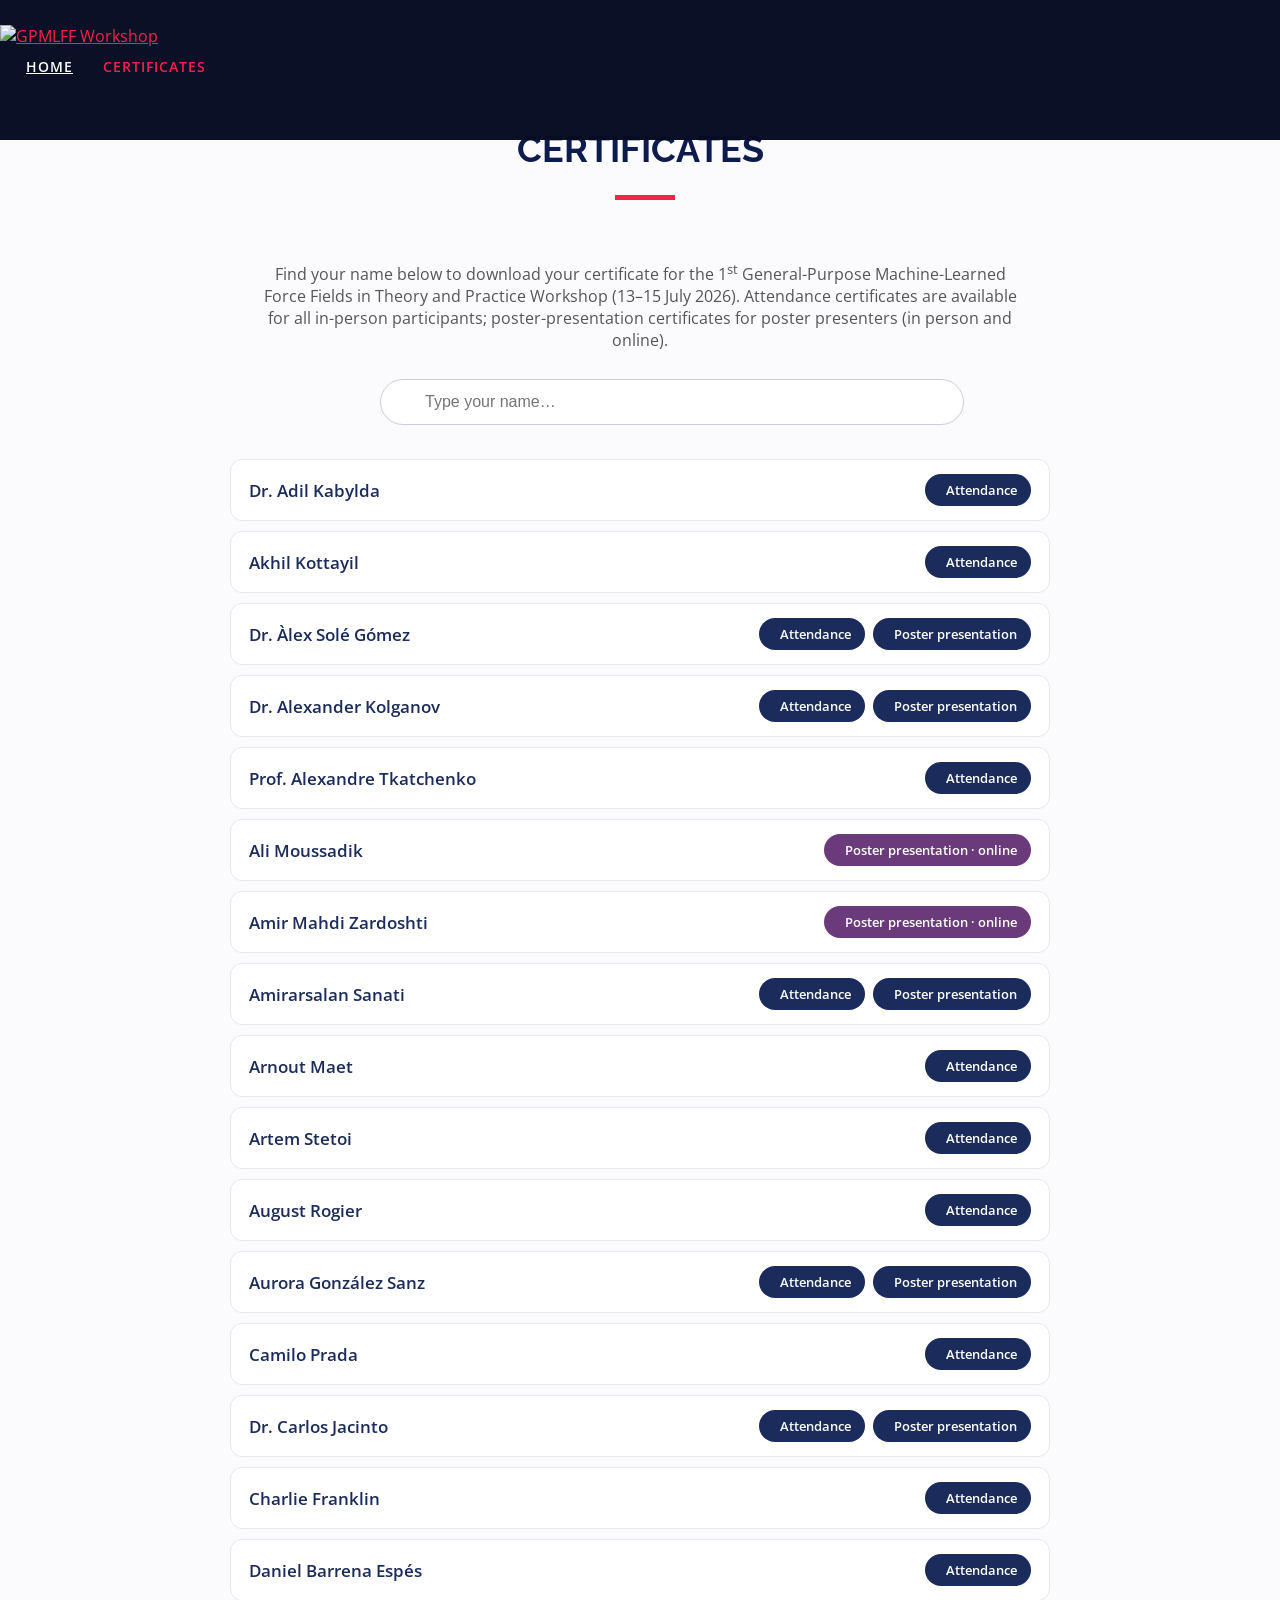
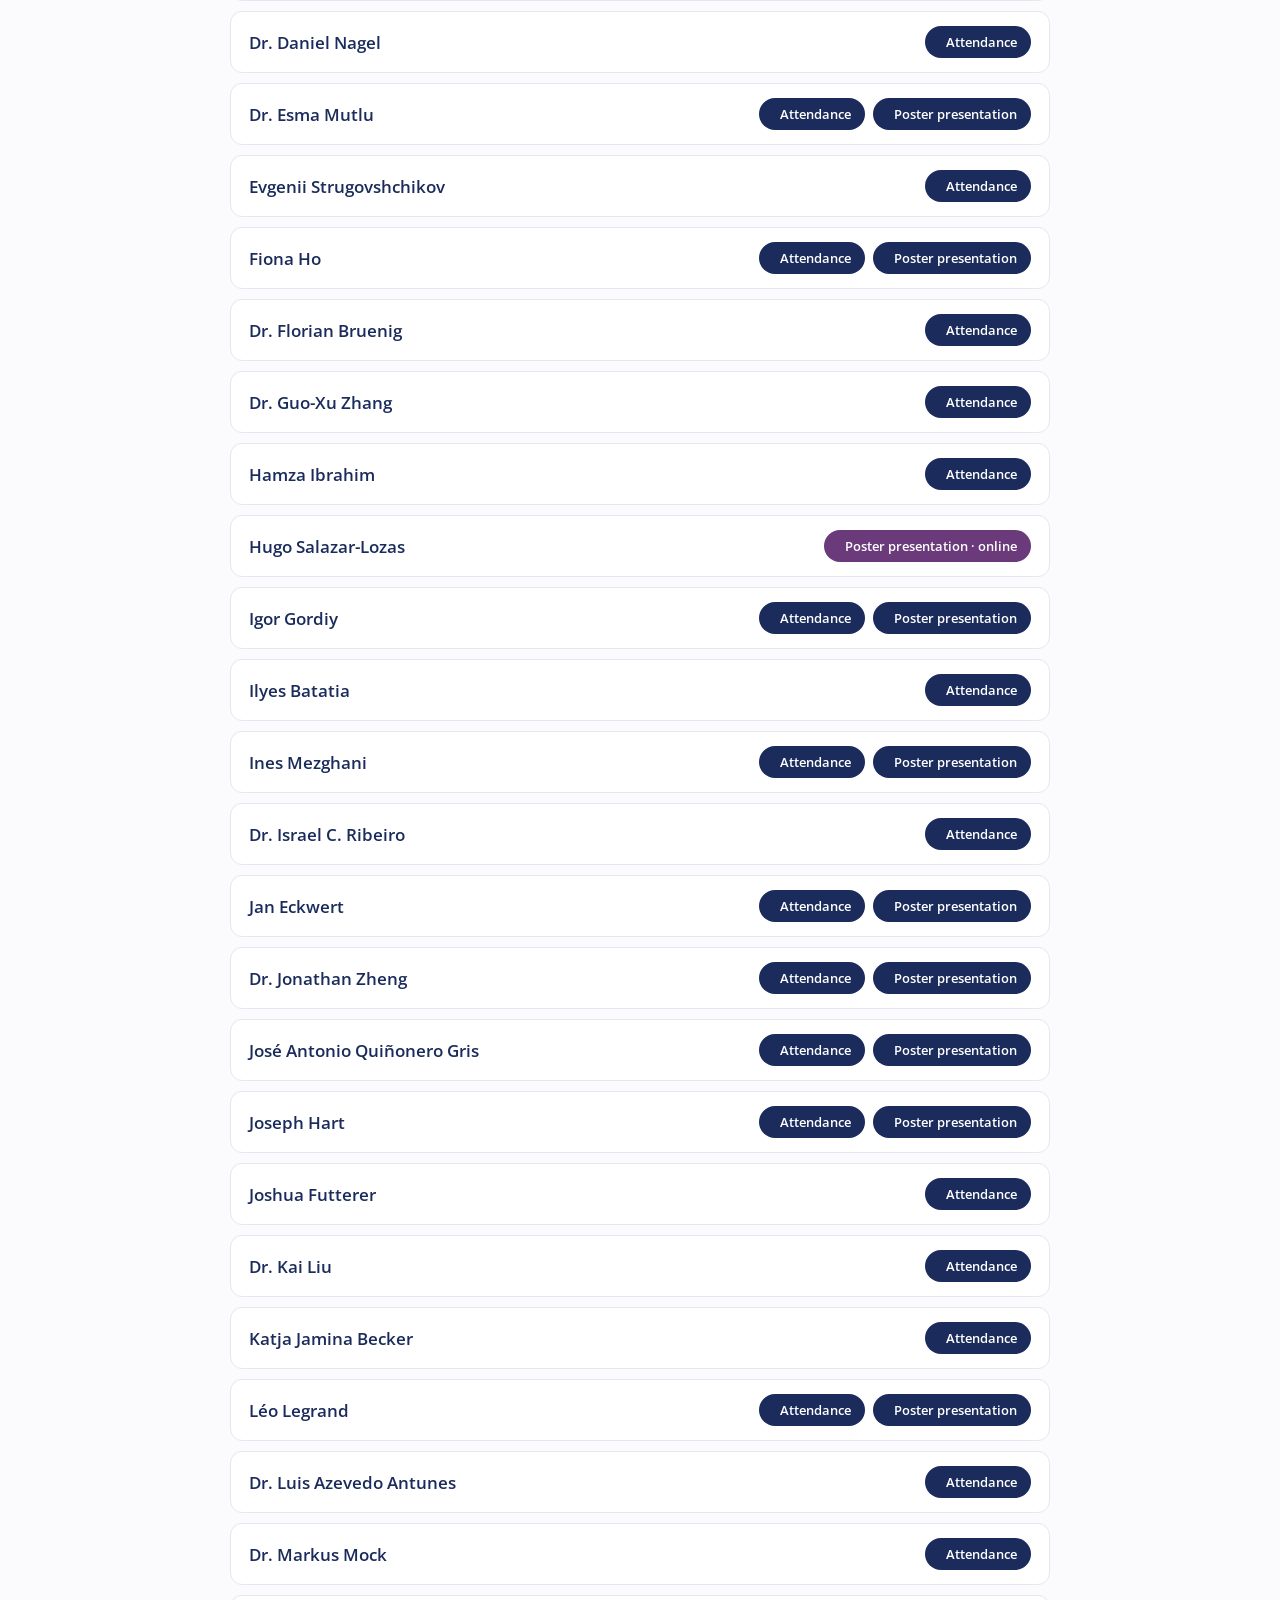
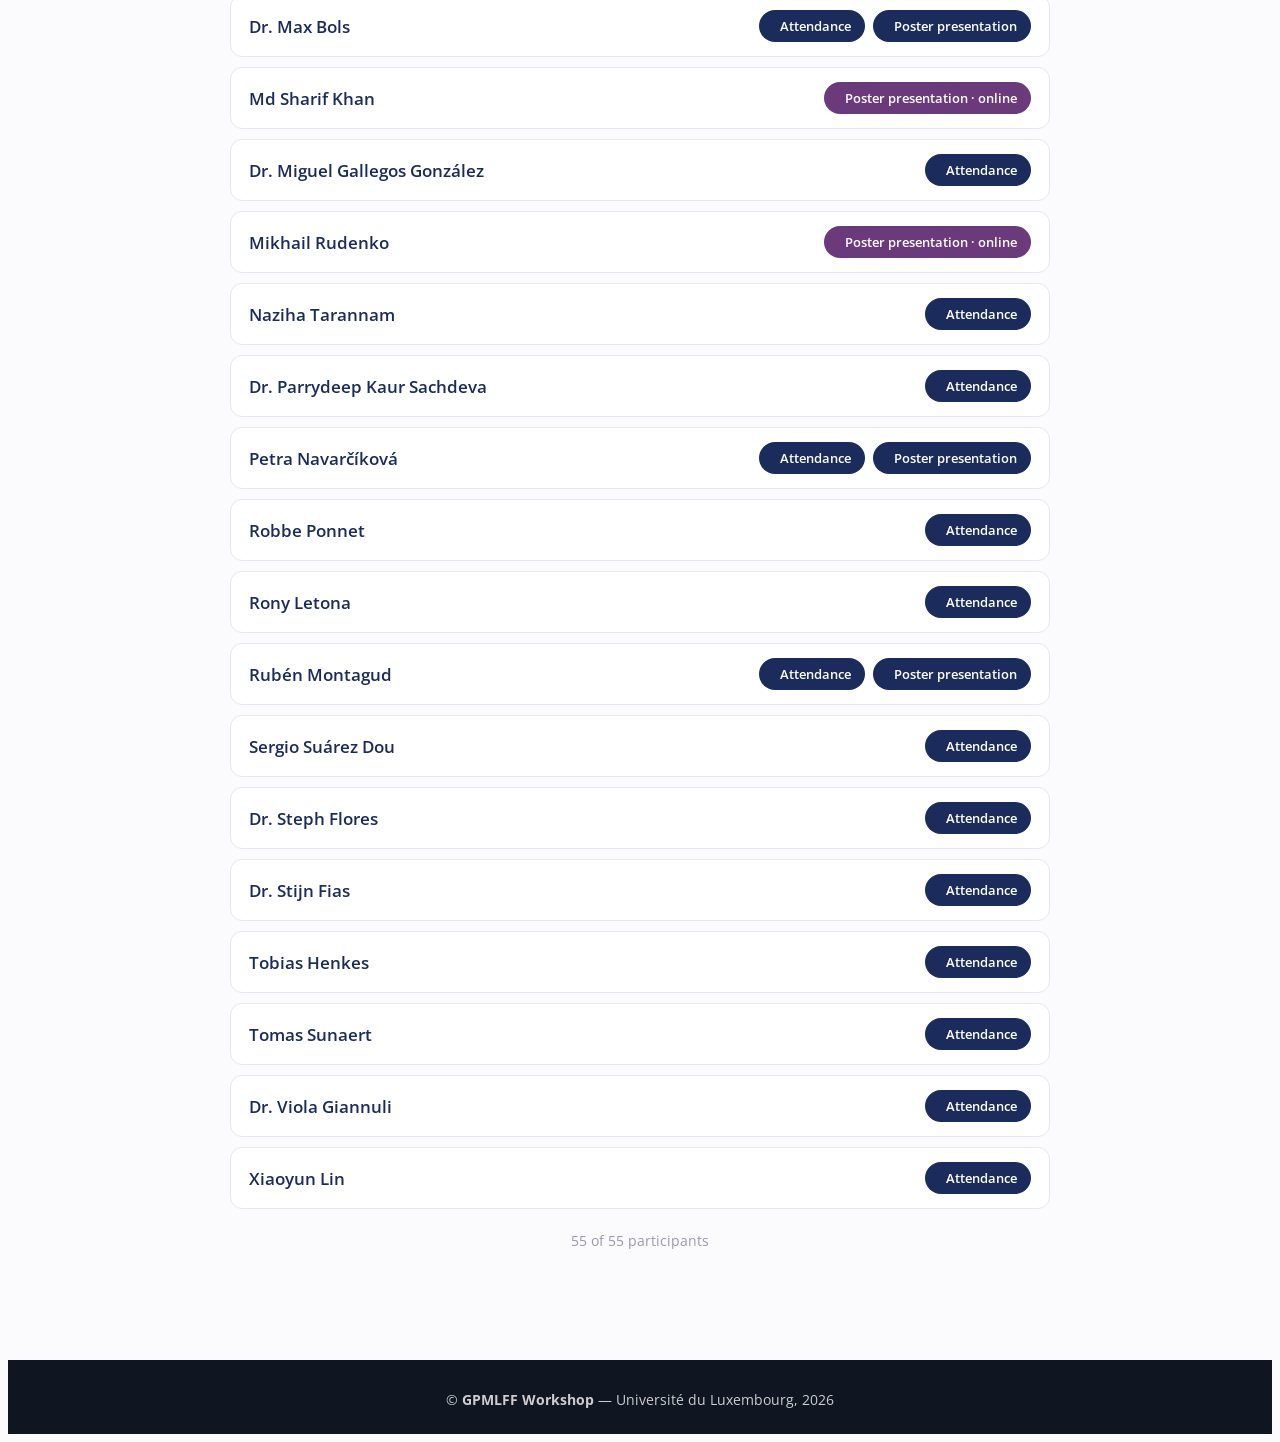
==== certificates.html @ 25927c51 "Add self-service Certificates page (attendance + poster, in-person & online) - New certificates.html" ====
<!DOCTYPE html>
<html lang="en">
<head>
  <meta charset="utf-8">
  <title>Certificates — GPMLFF Workshop</title>
  <meta content="width=device-width, initial-scale=1.0" name="viewport">
  <link href="media/favicon.png" rel="icon">
  <link href="media/apple-touch-icon.png" rel="apple-touch-icon">
  <link rel="preconnect" href="https://fonts.googleapis.com">
  <link rel="preconnect" href="https://fonts.gstatic.com" crossorigin>
  <link href="https://fonts.googleapis.com/css?family=Open+Sans:300,300i,400,400i,700,700i|Raleway:300,400,500,700,800&display=swap" rel="stylesheet">
  <link href="lib/bootstrap/css/bootstrap.min.css" rel="stylesheet">
  <link href="lib/font-awesome/css/font-awesome.min.css" rel="stylesheet">
  <link href="css/style.css" rel="stylesheet">
  <style>
    .cert-main { padding: 120px 0 80px; min-height: 70vh; }
    .cert-intro { max-width: 760px; margin: 0 auto 28px; text-align: center; color: #555; }
    .cert-search-wrap { max-width: 520px; margin: 0 auto 34px; position: relative; }
    .cert-search { width: 100%; padding: 13px 18px 13px 44px; border: 1px solid #ccd;
      border-radius: 30px; font-size: 1rem; outline: none; }
    .cert-search:focus { border-color: #1b2c5c; box-shadow: 0 0 0 3px rgba(27,44,92,.12); }
    .cert-search-wrap .fa { position: absolute; left: 17px; top: 50%; transform: translateY(-50%); color: #99a; }
    .cert-list { max-width: 820px; margin: 0 auto; list-style: none; padding: 0; }
    .cert-item { display: flex; align-items: center; justify-content: space-between;
      gap: 14px; padding: 14px 18px; border: 1px solid #e6e6ee; border-radius: 12px;
      margin-bottom: 10px; background: #fff; transition: box-shadow .15s, border-color .15s; }
    .cert-item:hover { border-color: #c9c9dd; box-shadow: 0 4px 16px rgba(27,44,92,.07); }
    .cert-name { font-weight: 600; color: #1b2c5c; font-size: 1.05rem; }
    .cert-actions { display: flex; flex-wrap: wrap; gap: 8px; justify-content: flex-end; }
    .cert-btn { display: inline-flex; align-items: center; gap: 7px; text-decoration: none;
      padding: 7px 14px; border-radius: 22px; font-size: .82rem; font-weight: 600;
      background: #1b2c5c; color: #fff; white-space: nowrap; }
    .cert-btn:hover { background: #16234a; color: #fff; }
    .cert-btn.online { background: #6a3a7a; }
    .cert-btn.online:hover { background: #572f64; }
    .cert-empty { text-align: center; color: #888; padding: 30px; }
    .cert-count { text-align: center; color: #99a; font-size: .85rem; margin-top: 22px; }
  </style>
</head>
<body class="poster-page">

  <header id="header" class="header-solid">
    <div class="container">
      <div id="logo" class="pull-left">
        <a href="index.html#intro"><img src="media/title_1.png" alt="GPMLFF Workshop" title=""></a>
      </div>
      <nav class="poster-nav pull-right">
        <a href="index.html#intro">Home</a>
        <a href="certificates.html" class="active">Certificates</a>
      </nav>
    </div>
  </header>

  <main class="cert-main">
    <div class="container">
      <div class="section-header">
        <h2 class="text-center">Certificates</h2>
      </div>
      <p class="cert-intro">
        Find your name below to download your certificate for the
        1<sup>st</sup> General-Purpose Machine-Learned Force Fields in Theory and
        Practice Workshop (13&ndash;15 July 2026). Attendance certificates are available
        for all in-person participants; poster-presentation certificates for poster
        presenters (in person and online).
      </p>

      <div class="cert-search-wrap">
        <i class="fa fa-search" aria-hidden="true"></i>
        <input type="text" id="cert-search" class="cert-search"
               placeholder="Type your name&hellip;" autocomplete="off">
      </div>

      <ul class="cert-list" id="cert-list"></ul>
      <p class="cert-empty" id="cert-empty" hidden>No certificate found for that name.
        If you think this is a mistake, please contact the organizers.</p>
      <p class="cert-count" id="cert-count"></p>
    </div>
  </main>

  <footer id="footer" class="poster-footer">
    <div class="container">
      <div class="copyright">
        &copy; <strong>GPMLFF Workshop</strong> &mdash; Universit&eacute; du Luxembourg, 2026
      </div>
    </div>
  </footer>

  <script src="lib/jquery/jquery.min.js"></script>
  <script src="lib/bootstrap/js/bootstrap.bundle.min.js"></script>
  <script>
    (function () {
      "use strict";
      var CERTS = [{"name": "Dr. Adil Kabylda", "items": [{"label": "Attendance", "file": "certificates/attendance/Dr_Adil_Kabylda.pdf"}]}, {"name": "Akhil Kottayil", "items": [{"label": "Attendance", "file": "certificates/attendance/Akhil_Kottayil.pdf"}]}, {"name": "Dr. Àlex Solé Gómez", "items": [{"label": "Attendance", "file": "certificates/attendance/Dr_Àlex_Solé_Gómez.pdf"}, {"label": "Poster presentation", "file": "certificates/poster/Àlex_Solé_Gómez.pdf"}]}, {"name": "Dr. Alexander Kolganov", "items": [{"label": "Attendance", "file": "certificates/attendance/Dr_Alexander_Kolganov.pdf"}, {"label": "Poster presentation", "file": "certificates/poster/Alexander_Kolganov.pdf"}]}, {"name": "Prof. Alexandre Tkatchenko", "items": [{"label": "Attendance", "file": "certificates/attendance/Prof_Alexandre_Tkatchenko.pdf"}]}, {"name": "Ali Moussadik", "items": [{"label": "Poster presentation · online", "file": "certificates/poster_online/Ali_Moussadik.pdf"}]}, {"name": "Amir Mahdi Zardoshti", "items": [{"label": "Poster presentation · online", "file": "certificates/poster_online/Amir_Mahdi_Zardoshti.pdf"}]}, {"name": "Amirarsalan Sanati", "items": [{"label": "Attendance", "file": "certificates/attendance/Amirarsalan_Sanati.pdf"}, {"label": "Poster presentation", "file": "certificates/poster/Amirarsalan_Sanati.pdf"}]}, {"name": "Arnout Maet", "items": [{"label": "Attendance", "file": "certificates/attendance/Arnout_Maet.pdf"}]}, {"name": "Artem Stetoi", "items": [{"label": "Attendance", "file": "certificates/attendance/Artem_Stetoi.pdf"}]}, {"name": "August Rogier", "items": [{"label": "Attendance", "file": "certificates/attendance/August_Rogier.pdf"}]}, {"name": "Aurora González Sanz", "items": [{"label": "Attendance", "file": "certificates/attendance/Aurora_González_Sanz.pdf"}, {"label": "Poster presentation", "file": "certificates/poster/Aurora_González_Sanz.pdf"}]}, {"name": "Camilo Prada", "items": [{"label": "Attendance", "file": "certificates/attendance/Camilo_Prada.pdf"}]}, {"name": "Dr. Carlos Jacinto", "items": [{"label": "Attendance", "file": "certificates/attendance/Dr_Carlos_Jacinto.pdf"}, {"label": "Poster presentation", "file": "certificates/poster/Carlos_Jacinto.pdf"}]}, {"name": "Charlie Franklin", "items": [{"label": "Attendance", "file": "certificates/attendance/Charlie_Franklin.pdf"}]}, {"name": "Daniel Barrena Espés", "items": [{"label": "Attendance", "file": "certificates/attendance/Daniel_Barrena_Espés.pdf"}]}, {"name": "Dr. Daniel Nagel", "items": [{"label": "Attendance", "file": "certificates/attendance/Dr_Daniel_Nagel.pdf"}]}, {"name": "Dr. Esma Mutlu", "items": [{"label": "Attendance", "file": "certificates/attendance/Dr_Esma_Mutlu.pdf"}, {"label": "Poster presentation", "file": "certificates/poster/Esma_Mutlu.pdf"}]}, {"name": "Evgenii Strugovshchikov", "items": [{"label": "Attendance", "file": "certificates/attendance/Evgenii_Strugovshchikov.pdf"}]}, {"name": "Fiona Ho", "items": [{"label": "Attendance", "file": "certificates/attendance/Fiona_Ho.pdf"}, {"label": "Poster presentation", "file": "certificates/poster/Fiona_Ho.pdf"}]}, {"name": "Dr. Florian Bruenig", "items": [{"label": "Attendance", "file": "certificates/attendance/Dr_Florian_Bruenig.pdf"}]}, {"name": "Dr. Guo-Xu Zhang", "items": [{"label": "Attendance", "file": "certificates/attendance/Dr_Guo-Xu_Zhang.pdf"}]}, {"name": "Hamza Ibrahim", "items": [{"label": "Attendance", "file": "certificates/attendance/Hamza_Ibrahim.pdf"}]}, {"name": "Hugo Salazar-Lozas", "items": [{"label": "Poster presentation · online", "file": "certificates/poster_online/Hugo_Salazar-Lozas.pdf"}]}, {"name": "Igor Gordiy", "items": [{"label": "Attendance", "file": "certificates/attendance/Igor_Gordiy.pdf"}, {"label": "Poster presentation", "file": "certificates/poster/Igor_Gordiy.pdf"}]}, {"name": "Ilyes Batatia", "items": [{"label": "Attendance", "file": "certificates/attendance/Ilyes_Batatia.pdf"}]}, {"name": "Ines Mezghani", "items": [{"label": "Attendance", "file": "certificates/attendance/Ines_Mezghani.pdf"}, {"label": "Poster presentation", "file": "certificates/poster/Ines_Mezghani.pdf"}]}, {"name": "Dr. Israel C. Ribeiro", "items": [{"label": "Attendance", "file": "certificates/attendance/Dr_Israel_C_Ribeiro.pdf"}]}, {"name": "Jan Eckwert", "items": [{"label": "Attendance", "file": "certificates/attendance/Jan_Eckwert.pdf"}, {"label": "Poster presentation", "file": "certificates/poster/Jan_Eckwert.pdf"}]}, {"name": "Dr. Jonathan Zheng", "items": [{"label": "Attendance", "file": "certificates/attendance/Dr_Jonathan_Zheng.pdf"}, {"label": "Poster presentation", "file": "certificates/poster/Jonathan_Zheng.pdf"}]}, {"name": "José Antonio Quiñonero Gris", "items": [{"label": "Attendance", "file": "certificates/attendance/José_Antonio_Quiñonero_Gris.pdf"}, {"label": "Poster presentation", "file": "certificates/poster/José_Antonio_Quiñonero_Gris.pdf"}]}, {"name": "Joseph Hart", "items": [{"label": "Attendance", "file": "certificates/attendance/Joseph_Hart.pdf"}, {"label": "Poster presentation", "file": "certificates/poster/Joseph_Hart.pdf"}]}, {"name": "Joshua Futterer", "items": [{"label": "Attendance", "file": "certificates/attendance/Joshua_Futterer.pdf"}]}, {"name": "Dr. Kai Liu", "items": [{"label": "Attendance", "file": "certificates/attendance/Dr_Kai_Liu.pdf"}]}, {"name": "Katja Jamina Becker", "items": [{"label": "Attendance", "file": "certificates/attendance/Katja_Jamina_Becker.pdf"}]}, {"name": "Léo Legrand", "items": [{"label": "Attendance", "file": "certificates/attendance/Léo_Legrand.pdf"}, {"label": "Poster presentation", "file": "certificates/poster/Léo_Legrand.pdf"}]}, {"name": "Dr. Luis Azevedo Antunes", "items": [{"label": "Attendance", "file": "certificates/attendance/Dr_Luis_Azevedo_Antunes.pdf"}]}, {"name": "Dr. Markus Mock", "items": [{"label": "Attendance", "file": "certificates/attendance/Dr_Markus_Mock.pdf"}]}, {"name": "Dr. Max Bols", "items": [{"label": "Attendance", "file": "certificates/attendance/Dr_Max_Bols.pdf"}, {"label": "Poster presentation", "file": "certificates/poster/Max_Bols.pdf"}]}, {"name": "Md Sharif Khan", "items": [{"label": "Poster presentation · online", "file": "certificates/poster_online/Md_Sharif_Khan.pdf"}]}, {"name": "Dr. Miguel Gallegos González", "items": [{"label": "Attendance", "file": "certificates/attendance/Dr_Miguel_Gallegos_González.pdf"}]}, {"name": "Mikhail Rudenko", "items": [{"label": "Poster presentation · online", "file": "certificates/poster_online/Mikhail_Rudenko.pdf"}]}, {"name": "Naziha Tarannam", "items": [{"label": "Attendance", "file": "certificates/attendance/Naziha_Tarannam.pdf"}]}, {"name": "Dr. Parrydeep Kaur Sachdeva", "items": [{"label": "Attendance", "file": "certificates/attendance/Dr_Parrydeep_Kaur_Sachdeva.pdf"}]}, {"name": "Petra Navarčíková", "items": [{"label": "Attendance", "file": "certificates/attendance/Petra_Navarčíková.pdf"}, {"label": "Poster presentation", "file": "certificates/poster/Petra_Navarčíková.pdf"}]}, {"name": "Robbe Ponnet", "items": [{"label": "Attendance", "file": "certificates/attendance/Robbe_Ponnet.pdf"}]}, {"name": "Rony Letona", "items": [{"label": "Attendance", "file": "certificates/attendance/Rony_Letona.pdf"}]}, {"name": "Rubén Montagud", "items": [{"label": "Attendance", "file": "certificates/attendance/Rubén_Montagud.pdf"}, {"label": "Poster presentation", "file": "certificates/poster/Rubén_Montagud.pdf"}]}, {"name": "Sergio Suárez Dou", "items": [{"label": "Attendance", "file": "certificates/attendance/Sergio_Suárez_Dou.pdf"}]}, {"name": "Dr. Steph Flores", "items": [{"label": "Attendance", "file": "certificates/attendance/Dr_Steph_Flores.pdf"}]}, {"name": "Dr. Stijn Fias", "items": [{"label": "Attendance", "file": "certificates/attendance/Dr_Stijn_Fias.pdf"}]}, {"name": "Tobias Henkes", "items": [{"label": "Attendance", "file": "certificates/attendance/Tobias_Henkes.pdf"}]}, {"name": "Tomas Sunaert", "items": [{"label": "Attendance", "file": "certificates/attendance/Tomas_Sunaert.pdf"}]}, {"name": "Dr. Viola Giannuli", "items": [{"label": "Attendance", "file": "certificates/attendance/Dr_Viola_Giannuli.pdf"}]}, {"name": "Xiaoyun Lin", "items": [{"label": "Attendance", "file": "certificates/attendance/Xiaoyun_Lin.pdf"}]}];
      var listEl = document.getElementById("cert-list");
      var emptyEl = document.getElementById("cert-empty");
      var countEl = document.getElementById("cert-count");
      var searchEl = document.getElementById("cert-search");

      function norm(s) {
        return (s || "").normalize("NFD").replace(/[̀-ͯ]/g, "").toLowerCase();
      }
      function esc(s) {
        return String(s == null ? "" : s).replace(/&/g, "&amp;").replace(/</g, "&lt;")
          .replace(/>/g, "&gt;").replace(/"/g, "&quot;");
      }
      function btn(it) {
        var online = /online/i.test(it.label);
        return '<a class="cert-btn' + (online ? ' online' : '') + '" href="' +
          encodeURI(it.file) + '" target="_blank" rel="noopener" download>' +
          '<i class="fa fa-download" aria-hidden="true"></i> ' + esc(it.label) + '</a>';
      }
      function render(q) {
        var nq = norm(q);
        var shown = CERTS.filter(function (p) { return !nq || norm(p.name).indexOf(nq) >= 0; });
        listEl.innerHTML = shown.map(function (p) {
          return '<li class="cert-item"><span class="cert-name">' + esc(p.name) +
            '</span><span class="cert-actions">' + p.items.map(btn).join("") +
            '</span></li>';
        }).join("");
        emptyEl.hidden = shown.length !== 0;
        countEl.textContent = shown.length + " of " + CERTS.length + " participants";
      }
      searchEl.addEventListener("input", function () { render(this.value); });
      render("");
    })();
  </script>
</body>
</html>
---- css/style.css ----
/*
  Theme Name: TheEvent
  Theme URL: https://bootstrapmade.com/theevent-conference-event-bootstrap-template/
  Author: BootstrapMade.com
  License: https://bootstrapmade.com/license/
*/

/*--------------------------------------------------------------
# General
--------------------------------------------------------------*/

body {
  background: #fff;
  color: #2f3138;
  font-family: "Open Sans", sans-serif;
}

a {
  color: #f82249;
  transition: 0.5s;
}

a:hover,
a:active,
a:focus {
  color: #f8234a;
  outline: none;
  text-decoration: none;
}

p {
  padding: 0;
  margin: 0 0 30px 0;
}

h1,
h2,
h3,
h4,
h5,
h6 {
  font-family: "Raleway", sans-serif;
  font-weight: 400;
  margin: 0 0 20px 0;
  padding: 0;
  color: #0e1b4d;
}

.main-page {
  margin-top: 70px;
}

.wow {
  visibility: visible;
}

/* Prelaoder */

#preloader {
  position: fixed;
  left: 0;
  top: 0;
  z-index: 999;
  width: 100%;
  height: 100%;
  overflow: visible;
}

/* Back to top button */

.back-to-top {
  position: fixed;
  display: none;
  background: #f82249;
  color: #fff;
  width: 40px;
  height: 40px;
  text-align: center;
  border-radius: 50px;
  right: 15px;
  bottom: 15px;
  transition: background 0.5s ease-in-out;
}

.back-to-top i {
  font-size: 24px;
  padding-top: 6px;
}

.back-to-top:focus {
  background: #e0072f;
  color: #fff;
  outline: none;
}

.back-to-top:hover {
  background: #e0072f;
  color: #fff;
}

/* Sections Header
--------------------------------*/

.section-header {
  margin-bottom: 60px;
  position: relative;
  padding-bottom: 20px;
}

.section-header::before {
  content: '';
  position: absolute;
  display: block;
  width: 60px;
  height: 5px;
  background: #f82249;
  bottom: 0;
  left: calc(50% - 25px);
}

.section-header h2 {
  font-size: 36px;
  text-transform: uppercase;
  text-align: center;
  font-weight: 700;
  margin-bottom: 10px;
}

.section-header p {
  text-align: center;
  padding: 0;
  margin: 0;
  font-size: 18px;
  font-weight: 500;
  color: #9195a2;
}

.section-with-bg {
  background-color: #f6f7fd;
}

/*--------------------------------------------------------------
# Header
--------------------------------------------------------------*/

#header {
  height: 90px;
  padding: 25px 0;
  position: fixed;
  left: 0;
  top: 0;
  right: 0;
  transition: all 0.5s;
  z-index: 997;
}

#header.header-scrolled,
#header.header-fixed {
  background: rgba(6, 12, 34, 0.98);
  height: 70px;
  padding: 15px 0;
  transition: all 0.5s;
}

#header #logo h1 {
  font-size: 36px;
  margin: 0;
  padding: 6px 0;
  line-height: 1;
  font-family: "Raleway", sans-serif;
  font-weight: 700;
  letter-spacing: 3px;
  text-transform: uppercase;
}

#header #logo h1 span {
  color: #f82249;
}

#header #logo h1 a,
#header #logo h1 a:hover {
  color: #fff;
}

#header #logo img {
  padding: 0;
  margin: 0;
  max-height: 40px;
}

/*--------------------------------------------------------------
# Navigation Menu
--------------------------------------------------------------*/

/* Nav Menu Essentials */

.nav-menu,
.nav-menu * {
  margin: 0;
  padding: 0;
  list-style: none;
}

.nav-menu ul {
  position: absolute;
  display: none;
  top: 100%;
  left: 0;
  z-index: 99;
}

.nav-menu li {
  position: relative;
  white-space: nowrap;
}

.nav-menu > li {
  float: left;
}

.nav-menu li:hover > ul,
.nav-menu li.sfHover > ul {
  display: block;
}

.nav-menu ul ul {
  top: 0;
  left: 100%;
}

.nav-menu ul li {
  min-width: 180px;
}

/* Nav Menu Arrows */

.sf-arrows .sf-with-ul {
  padding-right: 30px;
}

.sf-arrows .sf-with-ul:after {
  content: "\f107";
  position: absolute;
  right: 15px;
  font-family: FontAwesome;
  font-style: normal;
  font-weight: normal;
}

.sf-arrows ul .sf-with-ul:after {
  content: "\f105";
}

/* Nav Meu Container */

#nav-menu-container {
  float: right;
  margin: 0;
}

/* Nav Meu Styling */

.nav-menu a {
  padding: 8px;
  text-decoration: none;
  display: inline-block;
  color: rgba(202, 206, 221, 0.8);
  font-family: "Raleway", sans-serif;
  font-weight: 600;
  font-size: 14px;
  outline: none;
}

.nav-menu .menu-active a,
.nav-menu a:hover {
  color: #fff;
}

.nav-menu > li {
  margin-left: 8px;
}

.nav-menu > li > a:before {
  content: "";
  position: absolute;
  width: 0;
  height: 2px;
  bottom: 0;
  left: 0;
  background-color: #f82249;
  visibility: hidden;
  transition: all 0.3s ease-in-out 0s;
}

.nav-menu a:hover:before,
.nav-menu li:hover > a:before,
.nav-menu .menu-active > a:before {
  visibility: visible;
  width: 100%;
}

.nav-menu li.buy-tickets a {
  color: #fff;
  background: #f82249;
  padding: 7px 22px;
  border-radius: 50px;
  border: 2px solid #f82249;
  transition: all ease-in-out 0.3s;
  font-weight: 500;
  margin-left: 8px;
  margin-top: 2px;
  line-height: 1;
  font-size: 13px;
}

.nav-menu li.buy-tickets a:hover {
  background: none;
}

.nav-menu li.buy-tickets:hover a:before,
.nav-menu li.buy-tickets.menu-active a:before {
  visibility: hidden;
}

.nav-menu ul {
  margin: 4px 0 0 0;
  padding: 10px;
  box-shadow: 0px 0px 30px rgba(127, 137, 161, 0.25);
  background: #fff;
  border-radius: 3px;
}

.nav-menu ul li {
  transition: 0.3s;
}

.nav-menu ul li a {
  padding: 10px;
  color: #060c22;
  transition: 0.3s;
  display: block;
  font-size: 13px;
  text-transform: none;
  border-radius: 3px;
}

.nav-menu ul li:hover > a {
  background: #f82249;
  color: #fff;
}

.nav-menu ul ul {
  margin: 0;
}

/* Mobile Nav Toggle */

#mobile-nav-toggle {
  position: fixed;
  right: 0;
  top: 0;
  z-index: 999;
  margin: 15px 15px 0 0;
  border: 0;
  background: none;
  font-size: 24px;
  display: none;
  transition: all 0.4s;
  outline: none;
  cursor: pointer;
}

#mobile-nav-toggle i {
  color: #fff;
}

/* Mobile Nav Styling */

#mobile-nav {
  position: fixed;
  top: 0;
  padding-top: 18px;
  bottom: 0;
  z-index: 998;
  background: rgba(6, 12, 34, 0.9);
  left: -260px;
  width: 260px;
  overflow-y: auto;
  transition: 0.4s;
}

#mobile-nav ul {
  padding: 0;
  margin: 0;
  list-style: none;
}

#mobile-nav ul li {
  position: relative;
}

#mobile-nav ul li a {
  color: #fff;
  font-size: 17px;
  overflow: hidden;
  padding: 10px 22px 10px 15px;
  position: relative;
  text-decoration: none;
  width: 100%;
  display: block;
  outline: none;
}

#mobile-nav ul li a:hover {
  color: #f82249;
}

#mobile-nav ul li li {
  padding-left: 30px;
}

#mobile-nav ul .menu-has-children i {
  position: absolute;
  right: 0;
  z-index: 99;
  padding: 15px;
  cursor: pointer;
  color: #fff;
}

#mobile-nav ul .menu-has-children i.fa-chevron-up {
  color: #f82249;
}

#mobile-nav ul .menu-item-active {
  color: #f82249;
}

#mobile-body-overly {
  width: 100%;
  height: 100%;
  z-index: 997;
  top: 0;
  left: 0;
  position: fixed;
  background: rgba(6, 12, 34, 0.8);
  display: none;
}

/* Mobile Nav body classes */

body.mobile-nav-active {
  overflow: hidden;
}

body.mobile-nav-active #mobile-nav {
  left: 0;
}

body.mobile-nav-active #mobile-nav-toggle {
  color: #fff;
}

/*--------------------------------------------------------------
# Intro Section
--------------------------------------------------------------*/

#intro {
  width: 100%;
  background: url(../media/intro-bg.jpg) top center;
  background-size: cover;
  overflow: hidden;
  position: relative;
}

#intro:before {
  content: "";
  background: rgba(6, 12, 34, 0.8);
  position: absolute;
  bottom: 0;
  top: 0;
  left: 0;
  right: 0;
}

#intro .intro-container {
  position: relative;
  display: flex;
  justify-content: center;
  align-items: center;
  flex-direction: column;
  text-align: center;
  padding: 80px 15px 25px;
}

#intro h1 {
  color: #fff;
  font-family: "Raleway", sans-serif;
  font-size: 56px;
  font-weight: 600;
  text-transform: uppercase;
}

#intro h1 span {
  color: #f82249;
}

#intro p {
  color: #ebebeb;
  font-weight: 700;
  font-size: 20px;
  max-width: 1140px;
  padding-left: 15px;
  padding-right: 15px;
  margin-left: auto;
  margin-right: auto;
  text-align: justify;
}

#intro .play-btn {
  width: 94px;
  height: 94px;
  background: radial-gradient(#f82249 50%, rgba(101, 111, 150, 0.15) 52%);
  border-radius: 50%;
  display: block;
  position: relative;
  overflow: hidden;
}

#intro .play-btn::after {
  content: '';
  position: absolute;
  left: 50%;
  top: 50%;
  -webkit-transform: translateX(-40%) translateY(-50%);
  transform: translateX(-40%) translateY(-50%);
  width: 0;
  height: 0;
  border-top: 10px solid transparent;
  border-bottom: 10px solid transparent;
  border-left: 15px solid #fff;
  z-index: 100;
  transition: all 400ms cubic-bezier(0.55, 0.055, 0.675, 0.19);
}

#intro .play-btn:before {
  content: '';
  position: absolute;
  width: 120px;
  height: 120px;
  -webkit-animation-delay: 0s;
  animation-delay: 0s;
  -webkit-animation: pulsate-btn 2s;
  animation: pulsate-btn 2s;
  -webkit-animation-direction: forwards;
  animation-direction: forwards;
  -webkit-animation-iteration-count: infinite;
  animation-iteration-count: infinite;
  -webkit-animation-timing-function: steps;
  animation-timing-function: steps;
  opacity: 1;
  border-radius: 50%;
  border: 2px solid rgba(163, 163, 163, 0.4);
  top: -15%;
  left: -15%;
  background: rgba(198, 16, 0, 0);
}

#intro .play-btn:hover::after {
  border-left: 15px solid #f82249;
  -webkit-transform: scale(20);
  transform: scale(20);
}

#intro .play-btn:hover::before {
  content: '';
  position: absolute;
  left: 50%;
  top: 50%;
  -webkit-transform: translateX(-40%) translateY(-50%);
  transform: translateX(-40%) translateY(-50%);
  width: 0;
  height: 0;
  border: none;
  border-top: 10px solid transparent;
  border-bottom: 10px solid transparent;
  border-left: 15px solid #fff;
  z-index: 200;
  -webkit-animation: none;
  animation: none;
  border-radius: 0;
}

#intro .about-btn {
  font-family: "Raleway", sans-serif;
  font-weight: 500;
  font-size: 14px;
  letter-spacing: 1px;
  display: inline-block;
  padding: 12px 32px;
  border-radius: 50px;
  transition: 0.5s;
  line-height: 1;
  margin: 10px;
  color: #fff;
  -webkit-animation-delay: 0.8s;
  animation-delay: 0.8s;
  border: 2px solid #f82249;
}

#intro .about-btn:hover {
  background: #f82249;
  color: #fff;
}

@-webkit-keyframes pulsate-btn {
  0% {
    -webkit-transform: scale(0.6, 0.6);
    transform: scale(0.6, 0.6);
    opacity: 1;
  }

  100% {
    -webkit-transform: scale(1, 1);
    transform: scale(1, 1);
    opacity: 0;
  }
}

@keyframes pulsate-btn {
  0% {
    -webkit-transform: scale(0.6, 0.6);
    transform: scale(0.6, 0.6);
    opacity: 1;
  }

  100% {
    -webkit-transform: scale(1, 1);
    transform: scale(1, 1);
    opacity: 0;
  }
}

/*--------------------------------------------------------------
# About Section
--------------------------------------------------------------*/

#about {
  background: url("../media/about-bg.jpg");
  background-size: cover;
  overflow: hidden;
  position: relative;
  color: #fff;
  padding: 40px 0 20px 0;
}

#about:before {
  content: "";
  background: rgba(13, 20, 41, 0.8);
  position: absolute;
  bottom: 0;
  top: 0;
  left: 0;
  right: 0;
}

#about h2 {
  font-size: 36px;
  font-weight: bold;
  margin-bottom: 10px;
  color: #fff;
}

#about h3 {
  font-size: 18px;
  font-weight: bold;
  text-transform: uppercase;
  margin-bottom: 10px;
  color: #fff;
}

#about p {
  font-size: 14px;
  margin-bottom: 20px;
  color: #fff;
}

#about li {
  font-size: 14px;
  color: #fff;
}

/*--------------------------------------------------------------
# Speakers Section
--------------------------------------------------------------*/

#speakers {
  padding: 40px 0 20px 0;
}

.speaker {
  position: relative;
  overflow: visible;
  margin-bottom: 20px;
}

.speaker img {
  height: 260px;
  width: 100%;
  object-fit: cover;
  object-position: top;
  display: block;
}

.speaker .details {
  background: rgba(6, 12, 34, 0.76);
  position: static;
  text-align: center;
  padding: 10px;
}

.speaker .details h3 {
  color: #fff;
  font-size: 15px;
  font-weight: 600;
  margin-bottom: 5px;
}

.speaker .details p {
  color: #fff;
  font-size: 15px;
  margin-bottom: 10px;
  font-style: italic;
}

.speaker .details .social {
  height: 30px;
}

.speaker .details a {
  color: #fff;
}

.speaker .details a:hover {
  color: #f82249;
}

/* speaker details now static — hover rule removed */

/*--------------------------------------------------------------
# Schedule Section
--------------------------------------------------------------*/

#schedule {
  padding: 40px 0 20px 0;
}

#schedule .nav-tabs {
  text-align: center;
  margin: auto;
  display: block;
  border-bottom: 0;
  margin-bottom: 30px;
}

#schedule .nav-tabs li {
  display: inline-block;
  margin-bottom: 0;
}

#schedule .nav-tabs a {
  border: none;
  border-radius: 50px;
  font-weight: 600;
  background-color: #0e1b4d;
  color: #fff;
  padding: 10px 100px;
}

#schedule .nav-tabs a.active {
  background-color: #f82249;
  color: #fff;
}

#schedule .sub-heading {
  text-align: center;
  font-size: 18px;
  font-style: italic;
  margin: 0 auto 30px auto;
}

#schedule .tab-pane {
  transition: ease-in-out .2s;
}

#schedule .schedule-item {
  border-left: 4px solid #94a3b8;
  border-radius: 6px;
  background-color: #fff;
  box-shadow: 0 1px 4px rgba(21, 43, 121, 0.08);
  margin-bottom: 10px;
  padding: 12px 16px;
  transition: transform ease-in-out 0.2s, box-shadow ease-in-out 0.2s, background-color ease-in-out 0.2s;
  display: grid;
  grid-template-columns: 110px 1fr;
  column-gap: 1rem;
  align-items: start;
}

#schedule .schedule-item:hover {
  box-shadow: 0 5px 16px rgba(21, 43, 121, 0.16);
  transform: translateY(-2px);
}

/* Colour-coding by session type */
#schedule .schedule-item.type-talk {
  border-left-color: #2ea043;
  background-color: #f1fbf4;
}

#schedule .schedule-item.type-handson {
  border-left-color: #f97316;
  background-color: #fff6ec;
}

#schedule .schedule-item.type-keynote {
  border-left-color: #8b5cf6;
  background-color: #f6f3fe;
}

#schedule .schedule-item.type-roundtable {
  border-left-color: #0ea5e9;
  background-color: #eef8ff;
}

#schedule .schedule-item.type-break {
  border-left-color: #cbd5e1;
  background-color: #f8fafc;
  box-shadow: none;
}

#schedule .schedule-item.schedule-social {
  border-left-color: #ec4899;
  background-color: #fdf2f8;
}

/* Clickable rows open the matching speaker pop-up */
#schedule .schedule-item.schedule-clickable {
  cursor: pointer;
}

#schedule .schedule-item.schedule-clickable:hover {
  box-shadow: 0 6px 20px rgba(21, 43, 121, 0.22);
}

/* Schedule colour legend */
.schedule-legend {
  display: flex;
  flex-wrap: wrap;
  justify-content: center;
  gap: 8px 20px;
  max-width: 820px;
  margin: 0 auto 10px auto;
}

.schedule-legend .legend-item {
  display: inline-flex;
  align-items: center;
  font-size: 14px;
  color: #152b79;
}

.schedule-legend .legend-swatch {
  display: inline-block;
  width: 26px;
  height: 14px;
  border-radius: 3px;
  margin-right: 8px;
  border-left: 4px solid #94a3b8;
}

.schedule-legend .legend-swatch.type-talk { border-left-color: #2ea043; background: #f1fbf4; }
.schedule-legend .legend-swatch.type-handson { border-left-color: #f97316; background: #fff6ec; }
.schedule-legend .legend-swatch.type-keynote { border-left-color: #8b5cf6; background: #f6f3fe; }
.schedule-legend .legend-swatch.type-roundtable { border-left-color: #0ea5e9; background: #eef8ff; }
.schedule-legend .legend-swatch.schedule-social { border-left-color: #ec4899; background: #fdf2f8; }
.schedule-legend .legend-swatch.type-break { border-left-color: #cbd5e1; background: #f8fafc; }

.schedule-hint {
  font-size: 13px;
  color: #5b6b9c;
  margin-bottom: 26px;
}

#schedule .schedule-item time {
  grid-column: 1;
  grid-row: 1 / span 10;
  align-self: start;
}

#schedule .schedule-item h4,
#schedule .schedule-item p {
  grid-column: 2;
}

#schedule .schedule-item .speaker {
  width: 60px;
  height: 60px;
  overflow: hidden;
  border-radius: 50%;
  float: left;
  margin: 0 10px 10px 0;
}

#schedule .schedule-item .speaker img {
  height: 100%;
  -webkit-transform: translateX(-50%);
  transform: translateX(-50%);
  margin-left: 50%;
  transition: all ease-in-out 0.3s;
}

#schedule .schedule-item h4 {
  font-family: "Open Sans", sans-serif;
  font-size: 18px;
  font-weight: 600;
  line-height: 1.4;
  margin-top: 0;
  margin-bottom: 5px;
}

#schedule .schedule-item h4 span {
  font-style: italic;
  color: #19328e;
  font-weight: normal;
  font-size: 16px;
}

#schedule .schedule-item p {
  font-style: italic;
  color: #152b79;
  margin-bottom: 0;
}

#schedule .schedule-item .schedule-room {
  grid-column: 2;
  display: inline-flex;
  align-items: center;
  gap: 5px;
  width: -moz-fit-content;
  width: fit-content;
  margin-top: 8px;
  margin-bottom: 0;
  padding: 3px 11px;
  font-style: normal;
  font-size: 12.5px;
  font-weight: 600;
  letter-spacing: 0.2px;
  color: #0f2b6b;
  background: rgba(25, 50, 142, 0.08);
  border-radius: 999px;
}

#schedule .schedule-item .schedule-room i {
  font-size: 15px;
  line-height: 1;
  color: #f82249;
}

.venue-rooms {
  margin-top: 8px;
  font-size: 14px;
  line-height: 1.5;
  color: #5b6b9c;
}

.venue-rooms strong {
  color: #19328e;
}

/*--------------------------------------------------------------
# Booklet of Abstracts Section
--------------------------------------------------------------*/

#abstracts {
  padding: 60px 0;
}

#abstracts .abstracts-text {
  font-size: 18px;
  color: #565973;
  margin-bottom: 30px;
}

#abstracts .abstracts-text,
#abstracts .abstracts-fallback {
  max-width: 1500px;
  margin-left: auto;
  margin-right: auto;
}

#abstracts .abstracts-viewer {
  max-width: 1500px;
  margin: 0 auto;
  background: #fff;
  border-radius: 12px;
  box-shadow: 0px 0px 30px rgba(127, 137, 161, 0.2);
  padding: 10px;
  overflow: hidden;
}

#abstracts .abstracts-frame {
  display: block;
  width: 100%;
  height: 92vh;
  min-height: 700px;
  max-height: 1400px;
  border: 1px solid #e4e7f0;
  border-radius: 8px;
}

@media (max-width: 768px) {
  #abstracts .abstracts-frame {
    height: 65vh;
    min-height: 380px;
  }
}

#abstracts .abstracts-fallback {
  font-size: 14px;
  color: #9195a2;
  margin: 18px 0 24px 0;
}

#abstracts .abstracts-fallback a {
  color: #f82249;
  font-weight: 600;
}

#abstracts .abstracts-download-btn {
  display: inline-block;
  color: #fff;
  background: #f82249;
  padding: 12px 32px;
  border-radius: 50px;
  border: 2px solid #f82249;
  font-weight: 600;
  font-size: 16px;
  transition: all ease-in-out 0.3s;
}

#abstracts .abstracts-download-btn:hover {
  background: #fff;
  color: #f82249;
}

#abstracts .abstracts-download-btn i {
  margin-right: 8px;
}

/*--------------------------------------------------------------
# Venue Section
--------------------------------------------------------------*/

#venue {
  padding: 40px 0 20px 0;
}

#venue .container-fluid {
  margin-bottom: 3px;
}

#venue .venue-map iframe {
  width: 100%;
  height: 100%;
  min-height: 300px;
}

#venue .venue-info {
  background: url("../media/venue-info-bg.jpg") top center no-repeat;
  background-size: cover;
  position: relative;
  padding-top: 60px;
  padding-bottom: 60px;
}

#venue .venue-info:before {
  content: "";
  background: rgba(13, 20, 41, 0.8);
  position: absolute;
  bottom: 0;
  top: 0;
  left: 0;
  right: 0;
}

#venue .venue-info h3 {
  font-size: 36px;
  font-weight: 700;
  color: #fff;
}

#venue .venue-info p {
  color: #fff;
  margin-bottom: 0;
}

#venue .venue-gallery-container {
  padding-right: 12px;
}

#venue .venue-gallery {
  overflow: hidden;
  border-right: 3px solid #fff;
  border-bottom: 3px solid #fff;
}

#venue .venue-gallery img {
  transition: all ease-in-out 0.4s;
}

#venue .venue-gallery:hover img {
  -webkit-transform: scale(1.1);
  transform: scale(1.1);
}



/*--------------------------------------------------------------
# Getting Around & Lunch Section
--------------------------------------------------------------*/

#getting-around {
  padding: 40px 0 20px 0;
}

#getting-around .around-map {
  width: 100%;
  height: 420px;
  /* keep Leaflet panes/controls below the fixed #header (z-index 997) */
  position: relative;
  z-index: 0;
  border: 1px solid #e0e5fa;
  border-radius: 6px;
  margin-bottom: 20px;
}

#getting-around .around-legend {
  display: flex;
  flex-wrap: wrap;
  align-items: center;
  gap: 10px 28px;
  margin-bottom: 10px;
  font-size: 15px;
  color: #2f3138;
}

#getting-around .around-legend .legend-item {
  display: inline-flex;
  align-items: center;
}

#getting-around .around-legend .legend-note {
  color: #6c757d;
  font-style: italic;
}

#getting-around .marker-dot {
  display: inline-block;
  width: 16px;
  height: 16px;
  border-radius: 50%;
  border: 2px solid #fff;
  box-shadow: 0 0 3px rgba(0, 0, 0, 0.4);
  margin-right: 8px;
  vertical-align: middle;
}

#getting-around .marker-food {
  background: #f82249;
}

#getting-around .marker-transit {
  background: #0e1b4d;
}

#getting-around .around-info h3 {
  font-size: 26px;
  font-weight: 700;
  color: #0e1b4d;
  margin-bottom: 8px;
}

#getting-around .around-list {
  list-style: none;
  padding: 0;
  margin-top: 12px;
}

#getting-around .around-list li {
  position: relative;
  padding-left: 26px;
  margin-bottom: 12px;
  line-height: 1.4;
}

#getting-around .around-list .marker-dot {
  position: absolute;
  left: 0;
  top: 4px;
  margin-right: 0;
}

#getting-around .around-list a {
  color: #f82249;
}

#getting-around .transfer-guide {
  background: #f6f7fd;
  border: 1px solid #e0e5fa;
  border-radius: 6px;
  padding: 25px 30px;
}

#getting-around .transfer-guide h3 {
  font-size: 26px;
  font-weight: 700;
  color: #0e1b4d;
}

#getting-around .transfer-guide h4 {
  font-size: 18px;
  font-weight: 700;
  color: #2f3138;
  margin-top: 10px;
}

#getting-around .transfer-guide .trip-link {
  display: inline-block;
  margin-top: 6px;
  font-weight: 700;
  color: #f82249;
}

#getting-around .transfer-guide .trip-link:hover {
  text-decoration: underline;
}

/* Leaflet popup link colour to match theme */
#getting-around .leaflet-popup-content a {
  color: #f82249;
  font-weight: 600;
}


/*--------------------------------------------------------------
# Hotels Section
--------------------------------------------------------------*/

#hotels {
  padding: 40px 0 20px 0;
}

#hotels .hotel {
  border: 1px solid #e0e5fa;
  background: #fff;
  margin-bottom: 30px;
}

#hotels .hotel:hover .hotel-img img {
  -webkit-transform: scale(1.1);
  transform: scale(1.1);
}

#hotels .hotel-img {
  overflow: hidden;
  margin-bottom: 15px;
}

#hotels .hotel-img img {
  height: 210px;
  width: 100%;
  object-fit: cover;
  object-position: center;
  transition: 0.3s ease-in-out;
}

#hotels h3 {
  font-weight: 600;
  font-size: 20px;
  margin-bottom: 5px;
  padding: 0 20px;
}

#hotels a {
  color: #152b79;
}

#hotels a:hover {
  color: #f82249;
}

#hotels .stars {
  padding: 0 20px;
  margin-bottom: 5px;
}

#hotels .stars i {
  color: #ffc31d;
}

#hotels p {
  padding: 0 20px;
  margin-bottom: 20px;
  color: #060c22;
  font-style: italic;
  font-size: 15px;
}

/*--------------------------------------------------------------
# Sponsors Section
--------------------------------------------------------------*/

#sponsors {
  padding: 40px 0 20px 0;
}

#sponsors .sponsors-wrap {
  margin-bottom: 30px;
  display: flex;
  flex-wrap: wrap;
  justify-content: center;
}

#sponsors .sponsor-col {
  flex: 0 0 20%;
  max-width: 20%;
  padding: 0 10px;
}

@media (max-width: 768px) {
  #sponsors .sponsor-col {
    flex: 0 0 33.333%;
    max-width: 33.333%;
  }
}

@media (max-width: 480px) {
  #sponsors .sponsor-col {
    flex: 0 0 50%;
    max-width: 50%;
  }
}

#sponsors .sponsor-logo {
  padding: 15px;
  display: flex;
  justify-content: center;
  align-items: center;
  height: 100px;
  overflow: hidden;
}

#sponsors .sponsor-logo img,
#sponsors .sponsor-col .sponsor-logo img.img-fluid {
  max-height: 70px !important;
  max-width: 100% !important;
  width: auto !important;
  height: auto !important;
  object-fit: contain;
  transition: all 0.4s ease-in-out;
}

#sponsors .sponsor-logo:hover img {
  transform: scale(1.1);
}

/*--------------------------------------------------------------
# F.A.Q Section
--------------------------------------------------------------*/

#faq {
  padding: 40px 0;
}

#faq #faq-list {
  padding: 0;
  list-style: none;
}

#faq #faq-list li {
  border-bottom: 1px solid #ddd;
}

#faq #faq-list a {
  padding: 18px 0;
  display: block;
  position: relative;
  font-family: "Raleway", sans-serif;
  font-size: 16px;
  line-height: 24px;
  font-weight: 600;
  padding-right: 20px;
}

#faq #faq-list i {
  font-size: 24px;
  position: absolute;
  right: 0;
  top: 16px;
}

#faq #faq-list p {
  margin-bottom: 20px;
}

#faq #faq-list a.collapse {
  color: #f82249;
}

#faq #faq-list a.collapsed {
  color: #000;
}

#faq #faq-list a.collapsed i::before {
  content: "\f055" !important;
}

/*--------------------------------------------------------------
# Subscribe Section
--------------------------------------------------------------*/

#subscribe {
  padding: 40px;
  background: url(../media/subscribe-bg.jpg) center center no-repeat;
  background-size: cover;
  overflow: hidden;
  position: relative;
}

#subscribe:before {
  content: "";
  background: rgba(6, 12, 34, 0.6);
  position: absolute;
  bottom: 0;
  top: 0;
  left: 0;
  right: 0;
}

#subscribe .section-header h2,
#subscribe p {
  color: #fff;
}

#subscribe input {
  background: #fff;
  color: #060c22;
  border: 0;
  outline: none;
  margin: 0;
  padding: 9px 20px;
  border-radius: 50px;
  font-size: 14px;
}

#subscribe button {
  border: 0;
  padding: 9px 25px;
  cursor: pointer;
  background: #f82249;
  color: #fff;
  transition: all 0.3s ease;
  outline: none;
  font-size: 14px;
  border-radius: 50px;
}

#subscribe button:hover {
  background: #e0072f;
}

/*--------------------------------------------------------------
# Contactform Section
--------------------------------------------------------------*/

#registration {
  padding: 40px 0 20px 0;
}

#registration .contact-info {
  margin-bottom: 20px;
  text-align: center;
}

#registration .contact-info i {
  font-size: 48px;
  display: inline-block;
  margin-bottom: 10px;
  color: #f82249;
}

#registration .contact-info address,
#registration .contact-info p {
  margin-bottom: 0;
  color: #112363;
}

#registration .contact-info h3 {
  font-size: 18px;
  margin-bottom: 15px;
  font-weight: bold;
  text-transform: uppercase;
  color: #112363;
}

#registration .contact-info a {
  color: #4869df;
}

#registration .contact-info a:hover {
  color: #f82249;
}

#registration .contact-address,
#registration .contact-phone,
#registration .contact-email {
  margin-bottom: 20px;
}

#registration .form #sendmessage {
  color: #f82249;
  border: 1px solid #f82249;
  display: none;
  text-align: center;
  padding: 15px;
  font-weight: 600;
  margin-bottom: 15px;
}

#registration .form #sendregistration {
  color: #f82249;
  border: 1px solid #f82249;
  display: none;
  text-align: center;
  padding: 15px;
  font-weight: 600;
  margin-bottom: 15px;
}


#registration .form #errormessage {
  color: red;
  display: none;
  border: 1px solid red;
  text-align: center;
  padding: 15px;
  font-weight: 600;
  margin-bottom: 15px;
}

#registration .form #errorregistration {
  color: red;
  display: none;
  border: 1px solid red;
  text-align: center;
  padding: 15px;
  font-weight: 600;
  margin-bottom: 15px;
}

#registration .form #sendmessage.show,
#registration .form #errormessage.show,
#registration .form #sendregistration.show,
#registration .form #errorregistration.show,
#registration .form .show {
  display: block;
}

#registration .form .validation {
  color: red;
  display: none;
  margin: 0 0 20px;
  font-weight: 400;
  font-size: 13px;
}

#registration .form input,
#registration .form textarea {
  padding: 10px 14px;
  border-radius: 0;
  box-shadow: none;
  font-size: 15px;
}

#registration .form button[type="submit"] {
  background: #f82249;
  border: 0;
  padding: 10px 40px;
  color: #fff;
  transition: 0.4s;
  border-radius: 50px;
  cursor: pointer;
}

#registration .form button[type="submit"]:hover {
  background: #e0072f;
}


/*--------------------------------------------------------------
# Registration Section
--------------------------------------------------------------*/

#contact {
  padding: 40px 0 20px 0;
}

#contact .contact-info {
  margin-bottom: 20px;
  text-align: center;
}

#contact .contact-info i {
  font-size: 48px;
  display: inline-block;
  margin-bottom: 10px;
  color: #f82249;
}

#contact .contact-info address,
#contact .contact-info p {
  margin-bottom: 0;
  color: #112363;
}

#contact .contact-info h3 {
  font-size: 18px;
  margin-bottom: 15px;
  font-weight: bold;
  text-transform: uppercase;
  color: #112363;
}

#contact .contact-info a {
  color: #4869df;
}

#contact .contact-info a:hover {
  color: #f82249;
}

#contact .contact-address,
#contact .contact-phone,
#contact .contact-email {
  margin-bottom: 20px;
}

#contact .form #sendmessage {
  color: #f82249;
  border: 1px solid #f82249;
  display: none;
  text-align: center;
  padding: 15px;
  font-weight: 600;
  margin-bottom: 15px;
}

#contact .form #sendregistration {
  color: #f82249;
  border: 1px solid #f82249;
  display: none;
  text-align: center;
  padding: 15px;
  font-weight: 600;
  margin-bottom: 15px;
}


#contact .form #errormessage {
  color: red;
  display: none;
  border: 1px solid red;
  text-align: center;
  padding: 15px;
  font-weight: 600;
  margin-bottom: 15px;
}

#contact .form #errorregistration {
  color: red;
  display: none;
  border: 1px solid red;
  text-align: center;
  padding: 15px;
  font-weight: 600;
  margin-bottom: 15px;
}

#contact .form #sendmessage.show,
#contact .form #errormessage.show,
#contact .form #sendregistration.show,
#contact .form #errorregistration.show,
#contact .form .show {
  display: block;
}

#contact .form .validation {
  color: red;
  display: none;
  margin: 0 0 20px;
  font-weight: 400;
  font-size: 13px;
}

#contact .form input,
#contact .form textarea {
  padding: 10px 14px;
  border-radius: 0;
  box-shadow: none;
  font-size: 15px;
}

#contact .form button[type="submit"] {
  background: #f82249;
  border: 0;
  padding: 10px 40px;
  color: #fff;
  transition: 0.4s;
  border-radius: 50px;
  cursor: pointer;
}

#contact .form button[type="submit"]:hover {
  background: #e0072f;
}


/*--------------------------------------------------------------
# Abstract Submit Section
--------------------------------------------------------------*/

#submit {
  padding: 40px 0 20px 0;
}

#submit .form #sendabstract {
  color: #f82249;
  border: 1px solid #f82249;
  display: none;
  text-align: center;
  padding: 15px;
  font-weight: 600;
  margin-bottom: 15px;
}

#submit .form #errorabstract {
  color: red;
  display: none;
  border: 1px solid red;
  text-align: center;
  padding: 15px;
  font-weight: 600;
  margin-bottom: 15px;
}

#submit .form #sendabstract.show,
#submit .form #errorabstract.show,
#submit .form .show {
  display: block;
}

#submit .form .validation {
  color: red;
  display: none;
  margin: 0 0 20px;
  font-weight: 400;
  font-size: 13px;
}

#submit .form input,
#submit .form textarea {
  padding: 10px 14px;
  border-radius: 0;
  box-shadow: none;
  font-size: 15px;
}

#submit .form button[type="submit"] {
  background: #f82249;
  border: 0;
  padding: 10px 40px;
  color: #fff;
  transition: 0.4s;
  border-radius: 50px;
  cursor: pointer;
}

#submit .form button[type="submit"]:hover {
  background: #e0072f;
}

/*--------------------------------------------------------------
# Footer
--------------------------------------------------------------*/

#footer {
  background: #101522;
  padding: 0 0 25px 0;
  color: #eee;
  font-size: 14px;
}

#footer .footer-top {
  background: #040919;
  padding: 40px 0 20px 0;
}

#footer .footer-top .footer-info {
  margin-bottom: 30px;
}

#footer .footer-top .footer-info h3 {
  font-size: 26px;
  margin: 0 0 20px 0;
  padding: 2px 0 2px 0;
  line-height: 1;
  font-family: "Raleway", sans-serif;
  font-weight: 700;
  color: #fff;
}

#footer .footer-top .footer-info img {
  height: 40px;
  margin-bottom: 10px;
}

#footer .footer-top .footer-info p {
  font-size: 14px;
  line-height: 24px;
  margin-bottom: 0;
  font-family: "Raleway", sans-serif;
  color: #fff;
}

#footer .footer-top .social-links a {
  font-size: 18px;
  display: inline-block;
  background: #222636;
  color: #eee;
  line-height: 1;
  padding: 8px 0;
  margin-right: 4px;
  border-radius: 50%;
  text-align: center;
  width: 36px;
  height: 36px;
  transition: 0.3s;
}

#footer .footer-top .social-links a:hover {
  background: #f82249;
  color: #fff;
}

#footer .footer-top h4 {
  font-size: 14px;
  font-weight: bold;
  color: #fff;
  text-transform: uppercase;
  position: relative;
  padding-bottom: 12px;
  border-bottom: 2px solid #f82249;
}

#footer .footer-top .footer-links {
  margin-bottom: 30px;
}

#footer .footer-top .footer-links ul {
  list-style: none;
  padding: 0;
  margin: 0;
}

#footer .footer-top .footer-links ul i {
  padding-right: 5px;
  color: #f82249;
  font-size: 18px;
}

#footer .footer-top .footer-links ul li {
  border-bottom: 1px solid #262c44;
  padding: 10px 0;
}

#footer .footer-top .footer-links ul li:first-child {
  padding-top: 0;
}

#footer .footer-top .footer-links ul a {
  color: #eee;
}

#footer .footer-top .footer-links ul a:hover {
  color: #f82249;
}

#footer .footer-top .footer-contact {
  margin-bottom: 30px;
}

#footer .footer-top .footer-contact p {
  line-height: 26px;
}

#footer .footer-top .footer-newsletter {
  margin-bottom: 30px;
}

#footer .footer-top .footer-newsletter input[type="email"] {
  border: 0;
  padding: 6px 8px;
  width: 65%;
}

#footer .footer-top .footer-newsletter input[type="submit"] {
  background: #f82249;
  border: 0;
  width: 35%;
  padding: 6px 0;
  text-align: center;
  color: #fff;
  transition: 0.3s;
  cursor: pointer;
}

#footer .footer-top .footer-newsletter input[type="submit"]:hover {
  background: #e0072f;
}

#footer .copyright {
  text-align: center;
  padding-top: 30px;
}

#footer .credits {
  text-align: center;
  font-size: 13px;
  color: #ddd;
}

/*--------------------------------------------------------------
# Responsive Media Queries
--------------------------------------------------------------*/

@media (min-width: 767px) {
  #subscribe input {
    min-width: 400px;
  }
}

@media (min-width: 768px) {
  #registration .contact-address,
  #registration .contact-phone,
  #registration .contact-email {
    padding: 20px 0;
  }

  #registration .contact-phone {
    border-left: 1px solid #ddd;
    border-right: 1px solid #ddd;
  }
}

@media (min-width: 991px) {
  #schedule .sub-heading {
    width: 75%;
  }
}

@media (min-width: 1024px) {
  #intro {
    background-attachment: fixed;
  }

  #about {
    background-attachment: fixed;
  }

  #subscribe {
    background-attachment: fixed;
  }
}

@media (max-width: 1199px) {
  #header .container {
    max-width: 100%;
  }

  .nav-menu a {
    padding: 8px 4px;
  }
}

@media (max-width: 991px) {
  #header {
    background: rgba(6, 12, 34, 0.98);
    height: 70px;
    padding: 15px 0;
    transition: all 0.5s;
  }

  #nav-menu-container {
    display: none;
  }

  #mobile-nav-toggle {
    display: inline;
  }

  #intro .intro-container {
    top: 70px;
  }

  #intro h1 {
    font-size: 34px;
  }

  #intro p {
    font-size: 16px;
  }

  #schedule .nav-tabs a {
    padding: 8px 60px;
  }
}

@media (max-width: 768px) {
  .back-to-top {
    bottom: 15px;
  }

  #faq #faq-list a {
    font-size: 18px;
  }

  #faq #faq-list i {
    top: 13px;
  }
}

@media (max-width: 767px) {
  #schedule .nav-tabs a {
    padding: 8px 50px;
  }
}

@media (max-width: 574px) {
  #venue .venue-info h3 {
    font-size: 24px;
  }
}

@media (max-width: 480px) {
  #schedule .nav-tabs a {
    padding: 8px 30px;
  }
}

@media (max-width: 460px) {
  #subscribe button {
    margin-top: 10px;
  }
}

/*--------------------------------------------------------------
# Schedule Day Styles
--------------------------------------------------------------*/

.schedule-day {
  background: transparent;
  padding: 1rem;
}

#schedule > div > .section-header {
  margin-bottom: 1rem;
}

#schedule .schedule-day .section-header {
  margin-bottom: 0.25rem;
  padding-bottom: 0;
}

#schedule .schedule-day .section-header::before {
  display: none;
}

.schedule-item {
  margin-bottom: 0.3rem;
}

.schedule-item time {
  font-family: "Open Sans", sans-serif;
  font-size: 18px;
  font-weight: 600;
  line-height: 1.4;
  color: #555;
}

.speaker-name {
  margin: 0;
  font-weight: 500;
  color: #4a90e2;
  font-size: 0.95rem;
}

.schedule-social {
  background: #f4f6f9;
}

#team {
  padding: 40px 0 20px 0;
}

/*--------------------------------------------------------------
# Site Notification Popup (centered modal)
--------------------------------------------------------------*/
.site-notification {
  position: fixed;
  top: 0;
  left: 0;
  right: 0;
  bottom: 0;
  z-index: 1100;
  display: flex;
  align-items: center;
  justify-content: center;
  padding: 20px;
  background: rgba(14, 27, 77, 0.55);
  opacity: 0;
  transition: opacity 0.35s ease;
}

.site-notification.is-visible {
  opacity: 1;
}

.site-notification-card {
  position: relative;
  width: 440px;
  max-width: 100%;
  background: #fff;
  color: #0e1b4d;
  border-radius: 10px;
  border-top: 4px solid #f82249;
  box-shadow: 0 20px 60px rgba(14, 27, 77, 0.35);
  padding: 32px 30px 30px;
  text-align: center;
  transform: translateY(16px) scale(0.96);
  transition: transform 0.35s cubic-bezier(0.16, 1, 0.3, 1);
}

.site-notification.is-visible .site-notification-card {
  transform: translateY(0) scale(1);
}

.site-notification-icon {
  display: block;
  font-size: 40px;
  line-height: 1;
  color: #f82249;
  margin-bottom: 10px;
}

.site-notification-title {
  margin: 0 0 8px 0;
  font-size: 17px;
  font-weight: 700;
  text-transform: uppercase;
  letter-spacing: 0.5px;
  color: #f82249;
}

.site-notification-text {
  margin: 0;
  font-size: 15px;
  line-height: 1.6;
  color: #333;
}

.site-notification-close {
  position: absolute;
  top: 8px;
  right: 12px;
  background: transparent;
  border: 0;
  padding: 4px;
  font-size: 26px;
  line-height: 1;
  color: #9aa1b5;
  cursor: pointer;
  transition: color 0.2s ease;
}

.site-notification-close:hover {
  color: #0e1b4d;
}

@media (max-width: 575px) {
  .site-notification-card {
    padding: 28px 22px 24px;
  }
}

/*--------------------------------------------------------------
# Online Posters Section (home page grid)
--------------------------------------------------------------*/
#posters {
  padding: 60px 0;
}

#posters .posters-intro {
  font-size: 18px;
  color: #565973;
  max-width: 900px;
  margin: 0 auto 40px auto;
}

#posters .posters-empty {
  font-size: 17px;
  color: #9195a2;
  padding: 30px 0;
}

.poster-col {
  margin-bottom: 30px;
  display: flex;
}

.poster-card {
  position: relative;
  display: flex;
  flex-direction: column;
  width: 100%;
  background: #fff;
  border-radius: 12px;
  box-shadow: 0px 0px 30px rgba(127, 137, 161, 0.2);
  overflow: hidden;
  text-decoration: none;
  color: inherit;
  transition: transform 0.25s ease, box-shadow 0.25s ease;
}

.poster-card-ref {
  position: absolute;
  top: 14px;
  left: 14px;
  z-index: 2;
  background: #f82249;
  color: #fff;
  font-size: 13px;
  font-weight: 700;
  letter-spacing: 0.5px;
  padding: 4px 12px;
  border-radius: 50px;
  box-shadow: 0 2px 10px rgba(248, 34, 73, 0.45);
}

.poster-card:hover {
  transform: translateY(-6px);
  box-shadow: 0px 12px 34px rgba(127, 137, 161, 0.32);
  color: inherit;
  text-decoration: none;
}

.poster-card-thumb {
  height: 190px;
  background-size: cover;
  background-position: center top;
  background-repeat: no-repeat;
  background-color: #f4f5fa;
}

.poster-card-thumb--placeholder {
  display: flex;
  align-items: center;
  justify-content: center;
  background: linear-gradient(135deg, #2b3556 0%, #060c22 100%);
}

.poster-card-thumb--placeholder i {
  font-size: 58px;
  color: #f82249;
  opacity: 0.9;
}

.poster-card-body {
  padding: 22px 22px 24px;
  display: flex;
  flex-direction: column;
  flex: 1;
}

.poster-card-title {
  font-size: 19px;
  font-weight: 700;
  color: #2b3556;
  margin: 0 0 8px 0;
  line-height: 1.35;
}

.poster-card-author {
  font-size: 14px;
  color: #9195a2;
  margin: 0 0 18px 0;
}

.poster-card-cta {
  margin-top: auto;
  font-size: 15px;
  font-weight: 600;
  color: #f82249;
}

.poster-card-cta i {
  margin-left: 4px;
  transition: transform 0.25s ease;
}

.poster-card:hover .poster-card-cta i {
  transform: translateX(4px);
}

/*--------------------------------------------------------------
# Poster Viewer page (poster.html)
--------------------------------------------------------------*/
.poster-page {
  background: #fbfbfd;
}

.poster-page #header.header-solid {
  background: rgba(6, 12, 34, 0.98);
}

.poster-page .poster-nav {
  padding-top: 8px;
}

.poster-page .poster-nav a {
  color: #fff;
  font-family: "Open Sans", sans-serif;
  font-weight: 600;
  font-size: 14px;
  text-transform: uppercase;
  letter-spacing: 1px;
  margin-left: 26px;
  transition: color 0.3s;
}

.poster-page .poster-nav a:hover,
.poster-page .poster-nav a.active {
  color: #f82249;
  text-decoration: none;
}

.poster-view {
  padding: 150px 0 60px 0;
  min-height: 70vh;
}

.poster-back {
  display: inline-block;
  margin-bottom: 18px;
  font-size: 15px;
  font-weight: 600;
  color: #565973;
  transition: color 0.3s;
}

.poster-back:hover {
  color: #f82249;
  text-decoration: none;
}

.poster-view .poster-header {
  text-align: center;
  padding-bottom: 20px;
  margin-bottom: 20px;
}

.poster-ref-badge {
  display: inline-block;
  background: #f82249;
  color: #fff;
  font-size: 14px;
  font-weight: 700;
  letter-spacing: 0.5px;
  padding: 5px 16px;
  border-radius: 50px;
  margin-bottom: 14px;
}

.poster-view .poster-header h2 {
  color: #2b3556;
}

.poster-view .poster-header #poster-author {
  font-size: 16px;
  color: #9195a2;
  margin-top: 6px;
}

.poster-viewer {
  max-width: 1500px;
  margin: 0 auto;
  background: #fff;
  border-radius: 12px;
  box-shadow: 0px 0px 30px rgba(127, 137, 161, 0.2);
  padding: 10px;
  overflow: hidden;
}

.poster-frame {
  display: block;
  width: 100%;
  height: 90vh;
  min-height: 640px;
  max-height: 1400px;
  border: 1px solid #e4e7f0;
  border-radius: 8px;
}

@media (max-width: 768px) {
  .poster-view {
    padding-top: 110px;
  }
  .poster-frame {
    height: 68vh;
    min-height: 380px;
  }
}

.poster-fallback {
  font-size: 14px;
  color: #9195a2;
  margin: 18px 0 10px 0;
}

.poster-fallback a {
  color: #f82249;
  font-weight: 600;
}

.poster-comments {
  max-width: 1000px;
  margin: 50px auto 0 auto;
}

.poster-comments-box {
  background: #fff;
  border-radius: 12px;
  box-shadow: 0px 0px 30px rgba(127, 137, 161, 0.2);
  padding: 26px 26px 30px;
}

.poster-comments-notice {
  text-align: center;
  color: #565973;
  padding: 20px 10px;
}

.poster-comments-notice i {
  font-size: 42px;
  color: #f82249;
  margin-bottom: 12px;
}

.poster-comments-notice p {
  margin: 6px 0;
  font-size: 15px;
}

.poster-comments-notice code {
  background: #f4f5fa;
  color: #f82249;
  padding: 2px 6px;
  border-radius: 4px;
  font-size: 13px;
}

.poster-footer {
  background: #060c22;
  color: #fff;
  padding: 26px 0;
  text-align: center;
}

.poster-footer .copyright {
  font-size: 14px;
  opacity: 0.85;
}

/*--------------------------------------------------------------
# Gallery / Photos Section
--------------------------------------------------------------*/

#gallery {
  padding: 60px 0;
}

#gallery .gallery-intro {
  font-size: 18px;
  color: #565973;
  max-width: 900px;
  margin: 0 auto 50px auto;
  text-align: center;
}

.gallery-group {
  margin-bottom: 55px;
}

.gallery-group:last-child {
  margin-bottom: 0;
}

.gallery-group-title {
  font-size: 22px;
  font-weight: 700;
  text-transform: uppercase;
  letter-spacing: 0.5px;
  color: #2f3550;
  margin: 0 0 22px 0;
  padding-left: 16px;
  position: relative;
}

.gallery-group-title::before {
  content: '';
  position: absolute;
  left: 0;
  top: 4px;
  bottom: 4px;
  width: 5px;
  border-radius: 4px;
  background: #f82249;
}

.gallery-carousel {
  border-radius: 14px;
  overflow: hidden;
  box-shadow: 0px 8px 34px rgba(127, 137, 161, 0.28);
  background: #0b1020;
}

.gallery-carousel .carousel-item {
  height: 70vh;
  max-height: 660px;
  min-height: 320px;
}

.gallery-carousel .carousel-item img {
  width: 100%;
  height: 100%;
  object-fit: contain;
  background: #0b1020;
}

/* Prev / next controls */
.gallery-carousel .carousel-control-prev,
.gallery-carousel .carousel-control-next {
  width: 9%;
  opacity: 0.85;
  transition: opacity 0.2s ease;
}

.gallery-carousel .carousel-control-prev:hover,
.gallery-carousel .carousel-control-next:hover {
  opacity: 1;
}

.gallery-carousel .carousel-control-prev-icon,
.gallery-carousel .carousel-control-next-icon {
  width: 26px;
  height: 26px;
  background-color: #f82249;
  border-radius: 50%;
  background-size: 55% 55%;
  padding: 22px;
  box-shadow: 0 3px 12px rgba(0, 0, 0, 0.4);
}

/* Indicators */
.gallery-carousel .carousel-indicators {
  flex-wrap: wrap;
  margin-bottom: 10px;
}

.gallery-carousel .carousel-indicators li {
  width: 10px;
  height: 10px;
  border-radius: 50%;
  border: 0;
  background-color: rgba(255, 255, 255, 0.5);
  margin: 3px 5px;
}

.gallery-carousel .carousel-indicators li.active {
  background-color: #f82249;
}

/* Slide counter */
.gallery-carousel .gallery-counter {
  position: absolute;
  top: 14px;
  right: 16px;
  z-index: 15;
  background: rgba(6, 12, 34, 0.7);
  color: #fff;
  font-size: 13px;
  font-weight: 600;
  letter-spacing: 0.5px;
  padding: 5px 12px;
  border-radius: 50px;
}

@media (max-width: 767px) {
  .gallery-carousel .carousel-item {
    height: 52vh;
    min-height: 260px;
  }

  .gallery-group-title {
    font-size: 19px;
  }
}
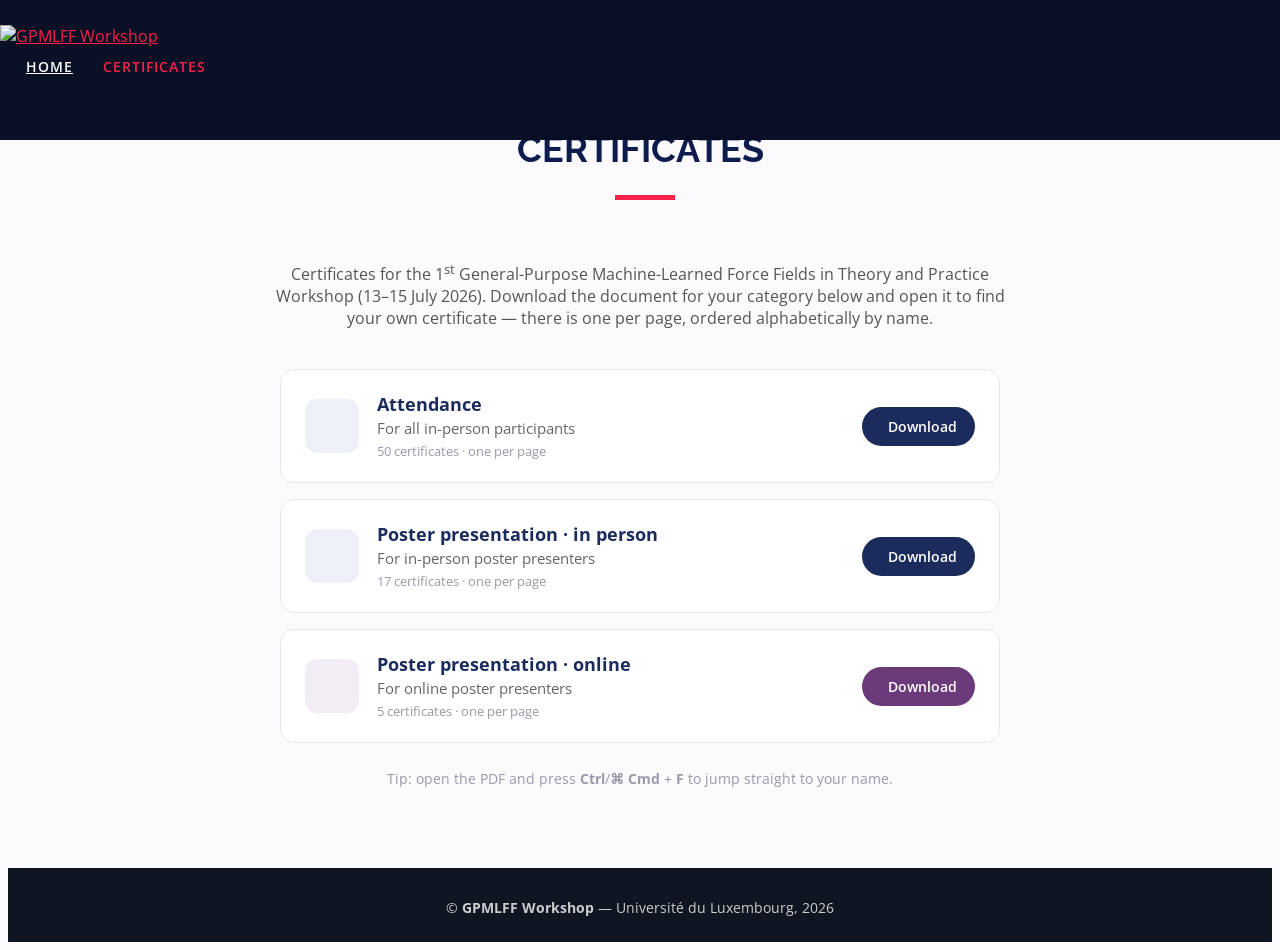
==== commit 095f6292: "Certificates: serve 3 combined PDFs (one per category) instead of per-person files Each participant " ====
--- a/certificates.html
+++ b/certificates.html
@@ -14,27 +14,30 @@
   <link href="css/style.css" rel="stylesheet">
   <style>
     .cert-main { padding: 120px 0 80px; min-height: 70vh; }
-    .cert-intro { max-width: 760px; margin: 0 auto 28px; text-align: center; color: #555; }
-    .cert-search-wrap { max-width: 520px; margin: 0 auto 34px; position: relative; }
-    .cert-search { width: 100%; padding: 13px 18px 13px 44px; border: 1px solid #ccd;
-      border-radius: 30px; font-size: 1rem; outline: none; }
-    .cert-search:focus { border-color: #1b2c5c; box-shadow: 0 0 0 3px rgba(27,44,92,.12); }
-    .cert-search-wrap .fa { position: absolute; left: 17px; top: 50%; transform: translateY(-50%); color: #99a; }
-    .cert-list { max-width: 820px; margin: 0 auto; list-style: none; padding: 0; }
-    .cert-item { display: flex; align-items: center; justify-content: space-between;
-      gap: 14px; padding: 14px 18px; border: 1px solid #e6e6ee; border-radius: 12px;
-      margin-bottom: 10px; background: #fff; transition: box-shadow .15s, border-color .15s; }
-    .cert-item:hover { border-color: #c9c9dd; box-shadow: 0 4px 16px rgba(27,44,92,.07); }
-    .cert-name { font-weight: 600; color: #1b2c5c; font-size: 1.05rem; }
-    .cert-actions { display: flex; flex-wrap: wrap; gap: 8px; justify-content: flex-end; }
-    .cert-btn { display: inline-flex; align-items: center; gap: 7px; text-decoration: none;
-      padding: 7px 14px; border-radius: 22px; font-size: .82rem; font-weight: 600;
-      background: #1b2c5c; color: #fff; white-space: nowrap; }
-    .cert-btn:hover { background: #16234a; color: #fff; }
-    .cert-btn.online { background: #6a3a7a; }
-    .cert-btn.online:hover { background: #572f64; }
-    .cert-empty { text-align: center; color: #888; padding: 30px; }
-    .cert-count { text-align: center; color: #99a; font-size: .85rem; margin-top: 22px; }
+    .cert-intro { max-width: 760px; margin: 0 auto 40px; text-align: center; color: #555; }
+    .cert-cards { max-width: 720px; margin: 0 auto; display: flex; flex-direction: column; gap: 16px; }
+    .cert-card { display: flex; align-items: center; gap: 18px; padding: 22px 24px;
+      border: 1px solid #e6e6ee; border-radius: 14px; background: #fff; text-decoration: none;
+      transition: box-shadow .15s, border-color .15s, transform .15s; }
+    .cert-card:hover { border-color: #1b2c5c; box-shadow: 0 8px 24px rgba(27,44,92,.10);
+      transform: translateY(-2px); }
+    .cert-card-icon { flex: 0 0 auto; width: 54px; height: 54px; border-radius: 12px;
+      display: flex; align-items: center; justify-content: center; font-size: 1.7rem;
+      background: #eef0f7; color: #1b2c5c; }
+    .cert-card.online .cert-card-icon { background: #f2ecf5; color: #6a3a7a; }
+    .cert-card-body { flex: 1 1 auto; display: flex; flex-direction: column; }
+    .cert-card-title { font-weight: 700; color: #1b2c5c; font-size: 1.12rem; }
+    .cert-card-sub { color: #666; font-size: .92rem; margin-top: 2px; }
+    .cert-card-count { color: #9a9aa8; font-size: .8rem; margin-top: 4px; }
+    .cert-card-dl { flex: 0 0 auto; display: inline-flex; align-items: center; gap: 8px;
+      background: #1b2c5c; color: #fff; padding: 10px 18px; border-radius: 24px;
+      font-weight: 600; font-size: .9rem; white-space: nowrap; }
+    .cert-card.online .cert-card-dl { background: #6a3a7a; }
+    .cert-tip { max-width: 720px; margin: 26px auto 0; text-align: center; color: #99a; font-size: .86rem; }
+    @media (max-width: 560px) {
+      .cert-card { flex-wrap: wrap; }
+      .cert-card-dl { width: 100%; justify-content: center; }
+    }
   </style>
 </head>
 <body class="poster-page">
@@ -57,23 +60,47 @@
         <h2 class="text-center">Certificates</h2>
       </div>
       <p class="cert-intro">
-        Find your name below to download your certificate for the
-        1<sup>st</sup> General-Purpose Machine-Learned Force Fields in Theory and
-        Practice Workshop (13&ndash;15 July 2026). Attendance certificates are available
-        for all in-person participants; poster-presentation certificates for poster
-        presenters (in person and online).
+        Certificates for the 1<sup>st</sup> General-Purpose Machine-Learned Force Fields
+        in Theory and Practice Workshop (13&ndash;15 July 2026). Download the document for
+        your category below and open it to find your own certificate &mdash; there is one
+        per page, ordered alphabetically by name.
       </p>
 
-      <div class="cert-search-wrap">
-        <i class="fa fa-search" aria-hidden="true"></i>
-        <input type="text" id="cert-search" class="cert-search"
-               placeholder="Type your name&hellip;" autocomplete="off">
+      <div class="cert-cards">
+        <a class="cert-card" href="certificates/GPMLFF_Attendance_Certificates.pdf" target="_blank" rel="noopener" download>
+          <span class="cert-card-icon"><i class="fa fa-file-pdf-o" aria-hidden="true"></i></span>
+          <span class="cert-card-body">
+            <span class="cert-card-title">Attendance</span>
+            <span class="cert-card-sub">For all in-person participants</span>
+            <span class="cert-card-count">50 certificates &middot; one per page</span>
+          </span>
+          <span class="cert-card-dl"><i class="fa fa-download" aria-hidden="true"></i> Download</span>
+        </a>
+        <a class="cert-card" href="certificates/GPMLFF_Poster_Certificates_in-person.pdf" target="_blank" rel="noopener" download>
+          <span class="cert-card-icon"><i class="fa fa-file-pdf-o" aria-hidden="true"></i></span>
+          <span class="cert-card-body">
+            <span class="cert-card-title">Poster presentation · in person</span>
+            <span class="cert-card-sub">For in-person poster presenters</span>
+            <span class="cert-card-count">17 certificates &middot; one per page</span>
+          </span>
+          <span class="cert-card-dl"><i class="fa fa-download" aria-hidden="true"></i> Download</span>
+        </a>
+        <a class="cert-card online" href="certificates/GPMLFF_Poster_Certificates_online.pdf" target="_blank" rel="noopener" download>
+          <span class="cert-card-icon"><i class="fa fa-file-pdf-o" aria-hidden="true"></i></span>
+          <span class="cert-card-body">
+            <span class="cert-card-title">Poster presentation · online</span>
+            <span class="cert-card-sub">For online poster presenters</span>
+            <span class="cert-card-count">5 certificates &middot; one per page</span>
+          </span>
+          <span class="cert-card-dl"><i class="fa fa-download" aria-hidden="true"></i> Download</span>
+        </a>
       </div>
 
-      <ul class="cert-list" id="cert-list"></ul>
-      <p class="cert-empty" id="cert-empty" hidden>No certificate found for that name.
-        If you think this is a mistake, please contact the organizers.</p>
-      <p class="cert-count" id="cert-count"></p>
+      <p class="cert-tip">
+        <i class="fa fa-lightbulb-o" aria-hidden="true"></i>
+        Tip: open the PDF and press <strong>Ctrl</strong>/<strong>&#8984; Cmd</strong> + <strong>F</strong>
+        to jump straight to your name.
+      </p>
     </div>
   </main>
 
@@ -87,42 +114,5 @@
 
   <script src="lib/jquery/jquery.min.js"></script>
   <script src="lib/bootstrap/js/bootstrap.bundle.min.js"></script>
-  <script>
-    (function () {
-      "use strict";
-      var CERTS = [{"name": "Dr. Adil Kabylda", "items": [{"label": "Attendance", "file": "certificates/attendance/Dr_Adil_Kabylda.pdf"}]}, {"name": "Akhil Kottayil", "items": [{"label": "Attendance", "file": "certificates/attendance/Akhil_Kottayil.pdf"}]}, {"name": "Dr. Àlex Solé Gómez", "items": [{"label": "Attendance", "file": "certificates/attendance/Dr_Àlex_Solé_Gómez.pdf"}, {"label": "Poster presentation", "file": "certificates/poster/Àlex_Solé_Gómez.pdf"}]}, {"name": "Dr. Alexander Kolganov", "items": [{"label": "Attendance", "file": "certificates/attendance/Dr_Alexander_Kolganov.pdf"}, {"label": "Poster presentation", "file": "certificates/poster/Alexander_Kolganov.pdf"}]}, {"name": "Prof. Alexandre Tkatchenko", "items": [{"label": "Attendance", "file": "certificates/attendance/Prof_Alexandre_Tkatchenko.pdf"}]}, {"name": "Ali Moussadik", "items": [{"label": "Poster presentation · online", "file": "certificates/poster_online/Ali_Moussadik.pdf"}]}, {"name": "Amir Mahdi Zardoshti", "items": [{"label": "Poster presentation · online", "file": "certificates/poster_online/Amir_Mahdi_Zardoshti.pdf"}]}, {"name": "Amirarsalan Sanati", "items": [{"label": "Attendance", "file": "certificates/attendance/Amirarsalan_Sanati.pdf"}, {"label": "Poster presentation", "file": "certificates/poster/Amirarsalan_Sanati.pdf"}]}, {"name": "Arnout Maet", "items": [{"label": "Attendance", "file": "certificates/attendance/Arnout_Maet.pdf"}]}, {"name": "Artem Stetoi", "items": [{"label": "Attendance", "file": "certificates/attendance/Artem_Stetoi.pdf"}]}, {"name": "August Rogier", "items": [{"label": "Attendance", "file": "certificates/attendance/August_Rogier.pdf"}]}, {"name": "Aurora González Sanz", "items": [{"label": "Attendance", "file": "certificates/attendance/Aurora_González_Sanz.pdf"}, {"label": "Poster presentation", "file": "certificates/poster/Aurora_González_Sanz.pdf"}]}, {"name": "Camilo Prada", "items": [{"label": "Attendance", "file": "certificates/attendance/Camilo_Prada.pdf"}]}, {"name": "Dr. Carlos Jacinto", "items": [{"label": "Attendance", "file": "certificates/attendance/Dr_Carlos_Jacinto.pdf"}, {"label": "Poster presentation", "file": "certificates/poster/Carlos_Jacinto.pdf"}]}, {"name": "Charlie Franklin", "items": [{"label": "Attendance", "file": "certificates/attendance/Charlie_Franklin.pdf"}]}, {"name": "Daniel Barrena Espés", "items": [{"label": "Attendance", "file": "certificates/attendance/Daniel_Barrena_Espés.pdf"}]}, {"name": "Dr. Daniel Nagel", "items": [{"label": "Attendance", "file": "certificates/attendance/Dr_Daniel_Nagel.pdf"}]}, {"name": "Dr. Esma Mutlu", "items": [{"label": "Attendance", "file": "certificates/attendance/Dr_Esma_Mutlu.pdf"}, {"label": "Poster presentation", "file": "certificates/poster/Esma_Mutlu.pdf"}]}, {"name": "Evgenii Strugovshchikov", "items": [{"label": "Attendance", "file": "certificates/attendance/Evgenii_Strugovshchikov.pdf"}]}, {"name": "Fiona Ho", "items": [{"label": "Attendance", "file": "certificates/attendance/Fiona_Ho.pdf"}, {"label": "Poster presentation", "file": "certificates/poster/Fiona_Ho.pdf"}]}, {"name": "Dr. Florian Bruenig", "items": [{"label": "Attendance", "file": "certificates/attendance/Dr_Florian_Bruenig.pdf"}]}, {"name": "Dr. Guo-Xu Zhang", "items": [{"label": "Attendance", "file": "certificates/attendance/Dr_Guo-Xu_Zhang.pdf"}]}, {"name": "Hamza Ibrahim", "items": [{"label": "Attendance", "file": "certificates/attendance/Hamza_Ibrahim.pdf"}]}, {"name": "Hugo Salazar-Lozas", "items": [{"label": "Poster presentation · online", "file": "certificates/poster_online/Hugo_Salazar-Lozas.pdf"}]}, {"name": "Igor Gordiy", "items": [{"label": "Attendance", "file": "certificates/attendance/Igor_Gordiy.pdf"}, {"label": "Poster presentation", "file": "certificates/poster/Igor_Gordiy.pdf"}]}, {"name": "Ilyes Batatia", "items": [{"label": "Attendance", "file": "certificates/attendance/Ilyes_Batatia.pdf"}]}, {"name": "Ines Mezghani", "items": [{"label": "Attendance", "file": "certificates/attendance/Ines_Mezghani.pdf"}, {"label": "Poster presentation", "file": "certificates/poster/Ines_Mezghani.pdf"}]}, {"name": "Dr. Israel C. Ribeiro", "items": [{"label": "Attendance", "file": "certificates/attendance/Dr_Israel_C_Ribeiro.pdf"}]}, {"name": "Jan Eckwert", "items": [{"label": "Attendance", "file": "certificates/attendance/Jan_Eckwert.pdf"}, {"label": "Poster presentation", "file": "certificates/poster/Jan_Eckwert.pdf"}]}, {"name": "Dr. Jonathan Zheng", "items": [{"label": "Attendance", "file": "certificates/attendance/Dr_Jonathan_Zheng.pdf"}, {"label": "Poster presentation", "file": "certificates/poster/Jonathan_Zheng.pdf"}]}, {"name": "José Antonio Quiñonero Gris", "items": [{"label": "Attendance", "file": "certificates/attendance/José_Antonio_Quiñonero_Gris.pdf"}, {"label": "Poster presentation", "file": "certificates/poster/José_Antonio_Quiñonero_Gris.pdf"}]}, {"name": "Joseph Hart", "items": [{"label": "Attendance", "file": "certificates/attendance/Joseph_Hart.pdf"}, {"label": "Poster presentation", "file": "certificates/poster/Joseph_Hart.pdf"}]}, {"name": "Joshua Futterer", "items": [{"label": "Attendance", "file": "certificates/attendance/Joshua_Futterer.pdf"}]}, {"name": "Dr. Kai Liu", "items": [{"label": "Attendance", "file": "certificates/attendance/Dr_Kai_Liu.pdf"}]}, {"name": "Katja Jamina Becker", "items": [{"label": "Attendance", "file": "certificates/attendance/Katja_Jamina_Becker.pdf"}]}, {"name": "Léo Legrand", "items": [{"label": "Attendance", "file": "certificates/attendance/Léo_Legrand.pdf"}, {"label": "Poster presentation", "file": "certificates/poster/Léo_Legrand.pdf"}]}, {"name": "Dr. Luis Azevedo Antunes", "items": [{"label": "Attendance", "file": "certificates/attendance/Dr_Luis_Azevedo_Antunes.pdf"}]}, {"name": "Dr. Markus Mock", "items": [{"label": "Attendance", "file": "certificates/attendance/Dr_Markus_Mock.pdf"}]}, {"name": "Dr. Max Bols", "items": [{"label": "Attendance", "file": "certificates/attendance/Dr_Max_Bols.pdf"}, {"label": "Poster presentation", "file": "certificates/poster/Max_Bols.pdf"}]}, {"name": "Md Sharif Khan", "items": [{"label": "Poster presentation · online", "file": "certificates/poster_online/Md_Sharif_Khan.pdf"}]}, {"name": "Dr. Miguel Gallegos González", "items": [{"label": "Attendance", "file": "certificates/attendance/Dr_Miguel_Gallegos_González.pdf"}]}, {"name": "Mikhail Rudenko", "items": [{"label": "Poster presentation · online", "file": "certificates/poster_online/Mikhail_Rudenko.pdf"}]}, {"name": "Naziha Tarannam", "items": [{"label": "Attendance", "file": "certificates/attendance/Naziha_Tarannam.pdf"}]}, {"name": "Dr. Parrydeep Kaur Sachdeva", "items": [{"label": "Attendance", "file": "certificates/attendance/Dr_Parrydeep_Kaur_Sachdeva.pdf"}]}, {"name": "Petra Navarčíková", "items": [{"label": "Attendance", "file": "certificates/attendance/Petra_Navarčíková.pdf"}, {"label": "Poster presentation", "file": "certificates/poster/Petra_Navarčíková.pdf"}]}, {"name": "Robbe Ponnet", "items": [{"label": "Attendance", "file": "certificates/attendance/Robbe_Ponnet.pdf"}]}, {"name": "Rony Letona", "items": [{"label": "Attendance", "file": "certificates/attendance/Rony_Letona.pdf"}]}, {"name": "Rubén Montagud", "items": [{"label": "Attendance", "file": "certificates/attendance/Rubén_Montagud.pdf"}, {"label": "Poster presentation", "file": "certificates/poster/Rubén_Montagud.pdf"}]}, {"name": "Sergio Suárez Dou", "items": [{"label": "Attendance", "file": "certificates/attendance/Sergio_Suárez_Dou.pdf"}]}, {"name": "Dr. Steph Flores", "items": [{"label": "Attendance", "file": "certificates/attendance/Dr_Steph_Flores.pdf"}]}, {"name": "Dr. Stijn Fias", "items": [{"label": "Attendance", "file": "certificates/attendance/Dr_Stijn_Fias.pdf"}]}, {"name": "Tobias Henkes", "items": [{"label": "Attendance", "file": "certificates/attendance/Tobias_Henkes.pdf"}]}, {"name": "Tomas Sunaert", "items": [{"label": "Attendance", "file": "certificates/attendance/Tomas_Sunaert.pdf"}]}, {"name": "Dr. Viola Giannuli", "items": [{"label": "Attendance", "file": "certificates/attendance/Dr_Viola_Giannuli.pdf"}]}, {"name": "Xiaoyun Lin", "items": [{"label": "Attendance", "file": "certificates/attendance/Xiaoyun_Lin.pdf"}]}];
-      var listEl = document.getElementById("cert-list");
-      var emptyEl = document.getElementById("cert-empty");
-      var countEl = document.getElementById("cert-count");
-      var searchEl = document.getElementById("cert-search");
-
-      function norm(s) {
-        return (s || "").normalize("NFD").replace(/[̀-ͯ]/g, "").toLowerCase();
-      }
-      function esc(s) {
-        return String(s == null ? "" : s).replace(/&/g, "&amp;").replace(/</g, "&lt;")
-          .replace(/>/g, "&gt;").replace(/"/g, "&quot;");
-      }
-      function btn(it) {
-        var online = /online/i.test(it.label);
-        return '<a class="cert-btn' + (online ? ' online' : '') + '" href="' +
-          encodeURI(it.file) + '" target="_blank" rel="noopener" download>' +
-          '<i class="fa fa-download" aria-hidden="true"></i> ' + esc(it.label) + '</a>';
-      }
-      function render(q) {
-        var nq = norm(q);
-        var shown = CERTS.filter(function (p) { return !nq || norm(p.name).indexOf(nq) >= 0; });
-        listEl.innerHTML = shown.map(function (p) {
-          return '<li class="cert-item"><span class="cert-name">' + esc(p.name) +
-            '</span><span class="cert-actions">' + p.items.map(btn).join("") +
-            '</span></li>';
-        }).join("");
-        emptyEl.hidden = shown.length !== 0;
-        countEl.textContent = shown.length + " of " + CERTS.length + " participants";
-      }
-      searchEl.addEventListener("input", function () { render(this.value); });
-      render("");
-    })();
-  </script>
 </body>
 </html>
